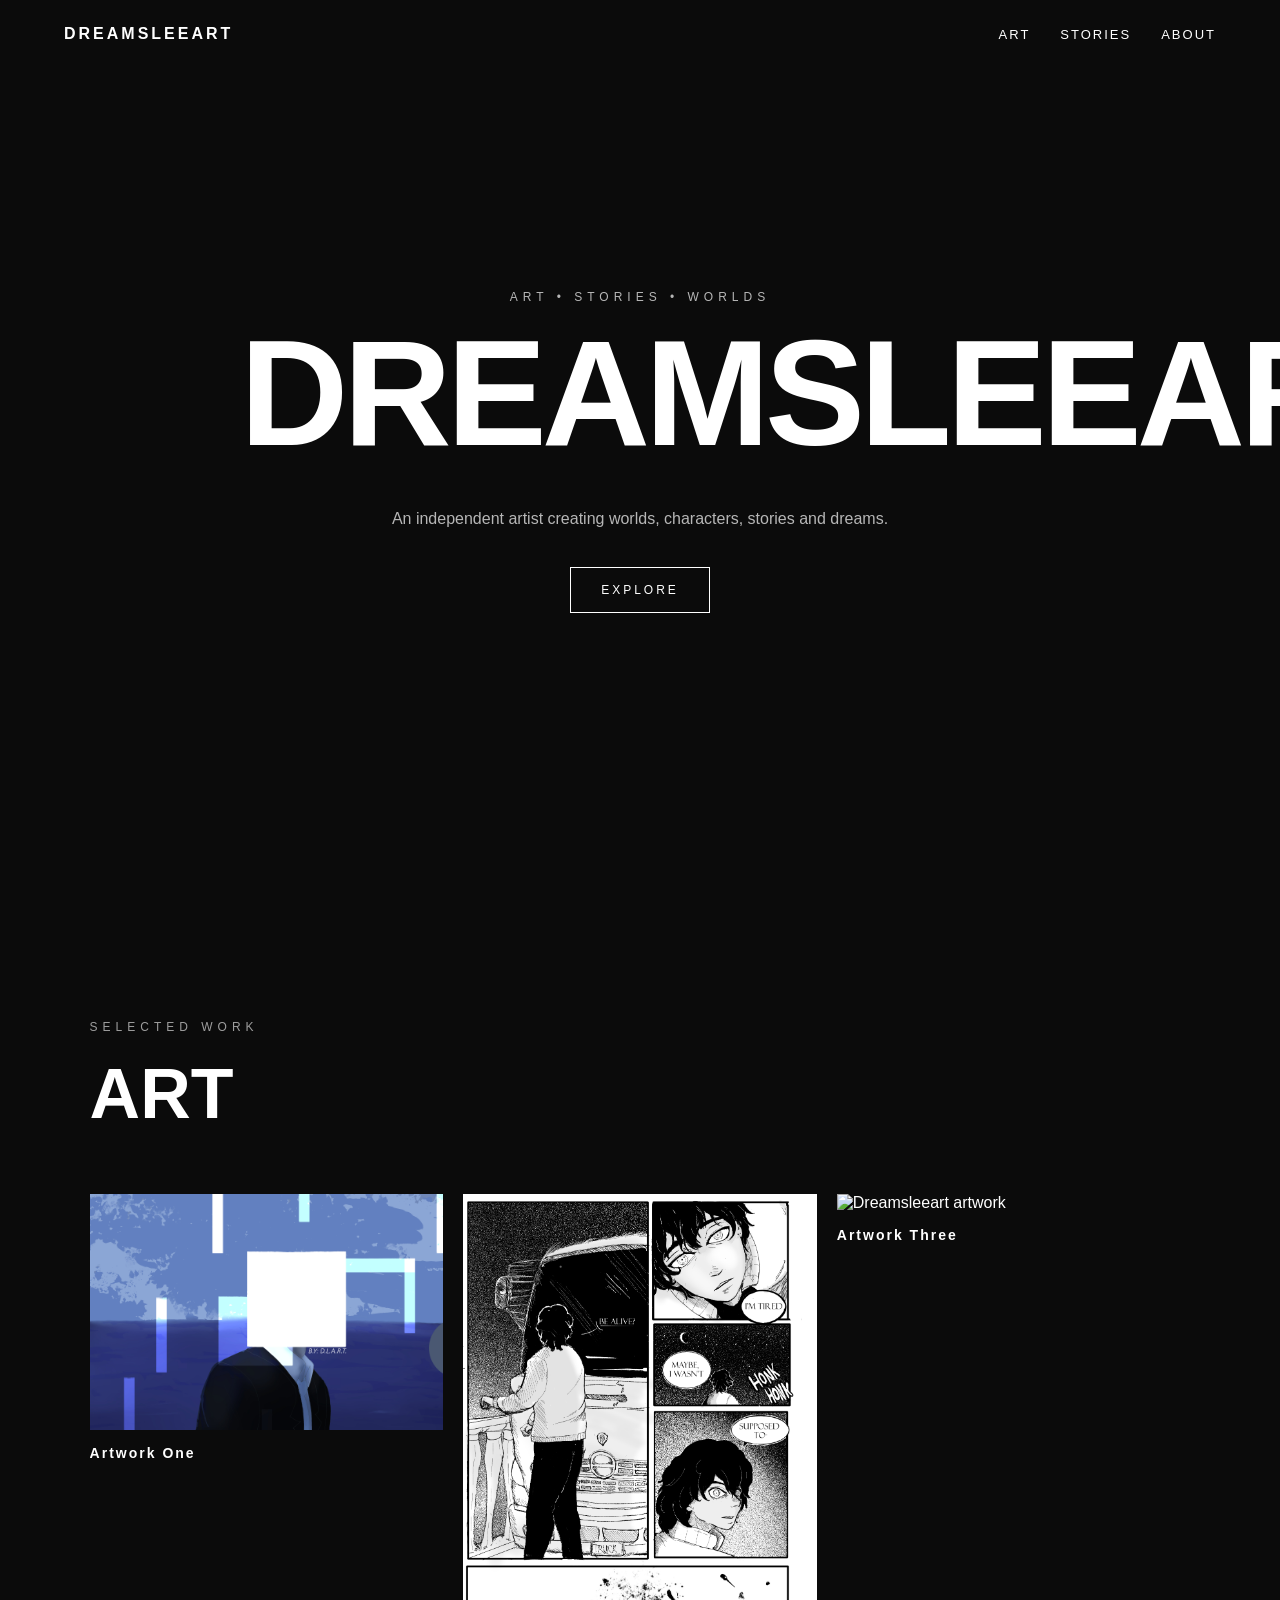
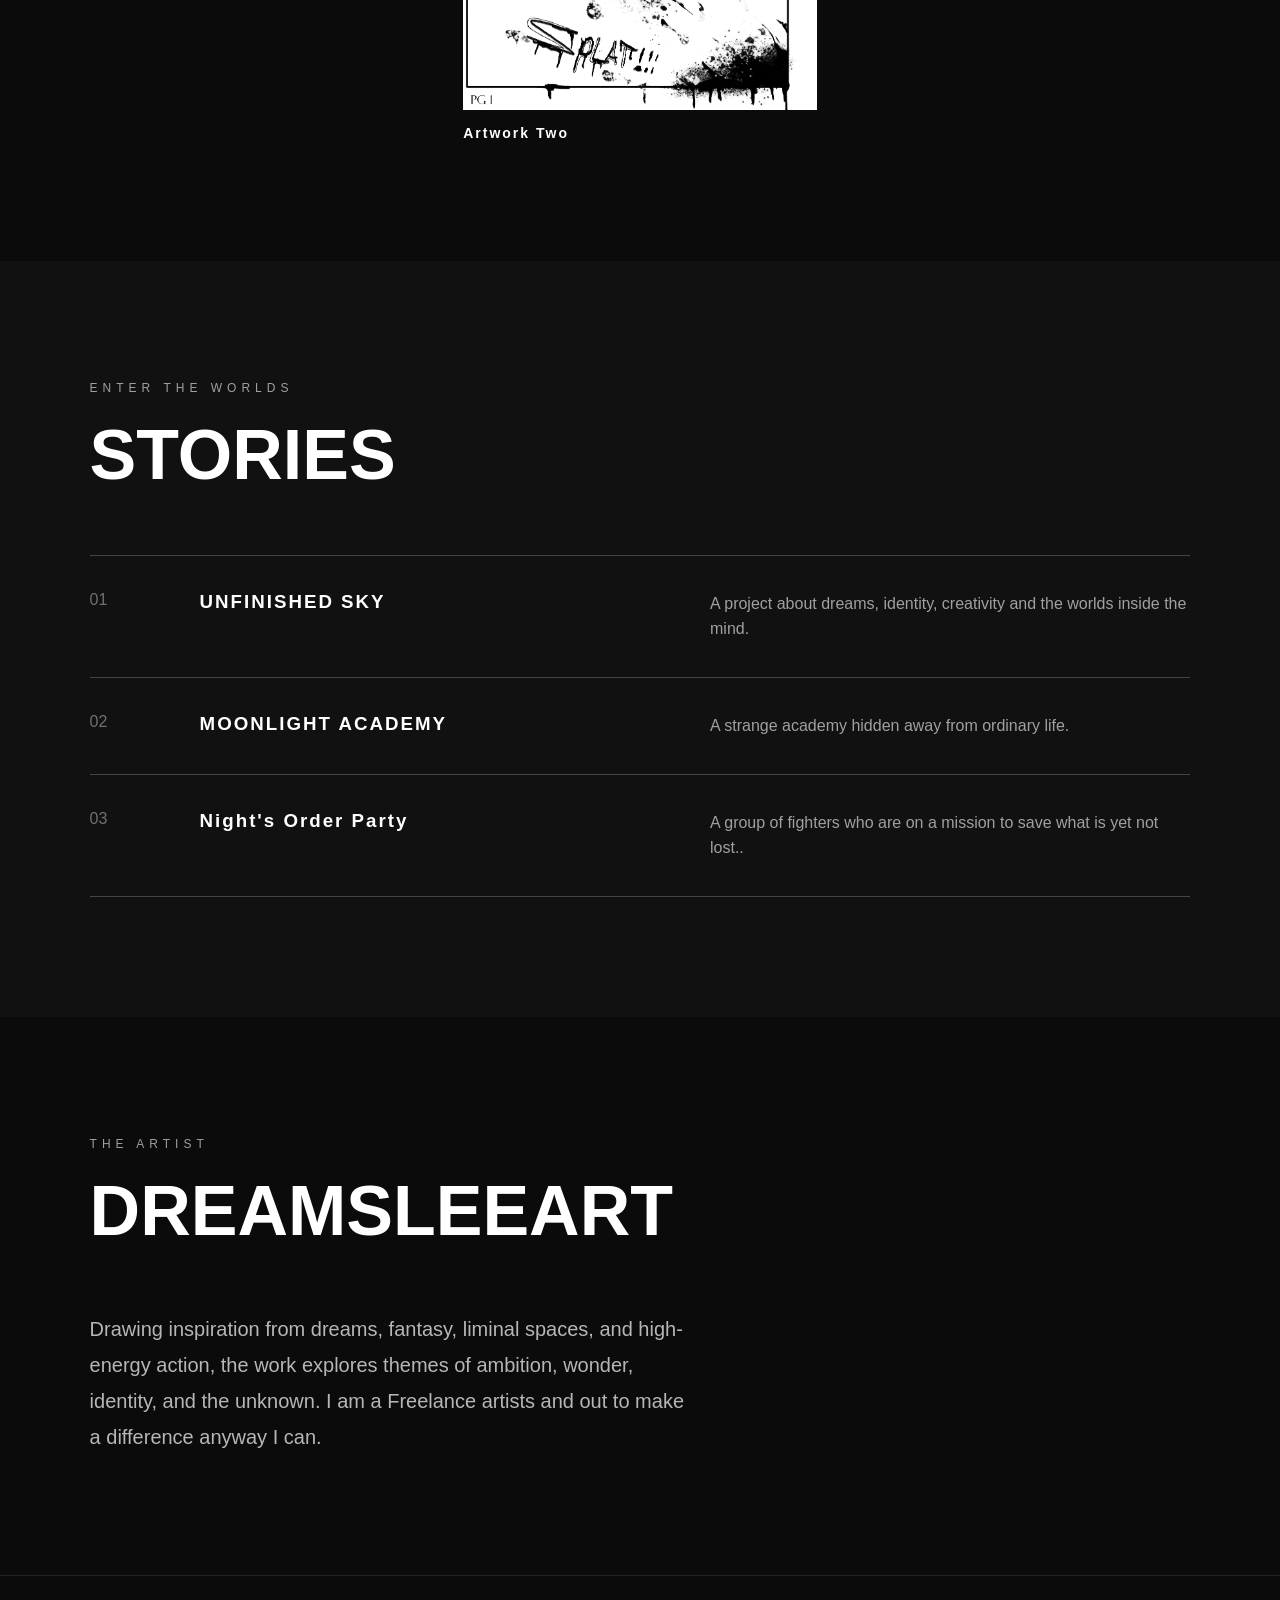
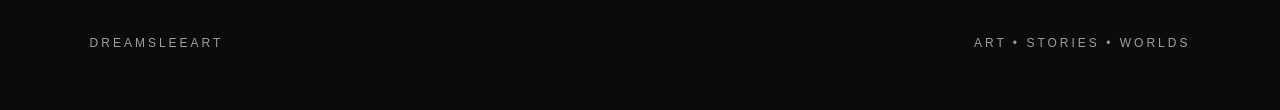
==== index.html @ 4e6e2c92 "Fix image source file names in index.html Updated image file names to correct casing." ====
<!DOCTYPE html>
<html lang="en">

<head>
    <meta charset="UTF-8">
    <meta name="viewport" content="width=device-width, initial-scale=1.0">

    <title>Dreamsleeart | Artist & Storyteller</title>

    <link rel="stylesheet" href="style.css">
</head>

<body>

    <!-- NAVIGATION -->
    <header>
        <div class="logo">DREAMSLEEART</div>

        <nav>
            <a href="#art">ART</a>
            <a href="#stories">STORIES</a>
            <a href="#about">ABOUT</a>
        </nav>
    </header>


    <!-- HERO -->
    <section class="hero">

        <div class="hero-content">

            <p class="small-text">ART • STORIES • WORLDS</p>

            <h1>DREAMSLEEART</h1>

            <p>
                An independent artist creating worlds,
                characters, stories and dreams.
            </p>

            <a href="#art" class="button">EXPLORE</a>

        </div>

    </section>


    <!-- ART -->
    <section id="art" class="section">

        <p class="small-text">SELECTED WORK</p>

        <h2>ART</h2>

        <div class="gallery">

            <div class="art-card">
                <img src="images/DLART pfp (2026).jpg" alt="Dreamsleeart artwork">
                <h3>Artwork One</h3>
            </div>

            <div class="art-card">
                <img src="images/KC Pg 1 (ENG ver).jpg" alt="Dreamsleeart artwork">
                <h3>Artwork Two</h3>
            </div>

            <div class="art-card">
                <img src="images/ICARUS. intro.jpg" alt="Dreamsleeart artwork">
                <h3>Artwork Three</h3>
            </div>

        </div>

    </section>


    <!-- STORIES -->
    <section id="stories" class="section stories">

        <p class="small-text">ENTER THE WORLDS</p>

        <h2>STORIES</h2>

        <div class="story-list">

            <div class="story">
                <span>01</span>
                <h3>UNFINISHED SKY</h3>
                <p>A project about dreams, identity, creativity and the worlds inside the mind.</p>
            </div>

            <div class="story">
                <span>02</span>
                <h3>MOONLIGHT ACADEMY</h3>
                <p>A strange academy hidden away from ordinary life.</p>
            </div>

            <div class="story">
                <span>03</span>
                <h3>Night's Order Party</h3>
                <p>A group of fighters who are on a mission to save what is yet not lost..</p>
            </div>

        </div>

    </section>


    <!-- ABOUT -->
    <section id="about" class="section about">

        <p class="small-text">THE ARTIST</p>

        <h2>DREAMSLEEART</h2>

        <p>
            Drawing inspiration from dreams, fantasy, 
            liminal spaces, and high-energy action, the work 
            explores themes of  ambition, wonder, identity, 
            and the unknown. I am a Freelance artists and out to
            make a difference anyway I can.
        </p>

    </section>


    <!-- FOOTER -->
    <footer>

        <p>DREAMSLEEART</p>

        <p>ART • STORIES • WORLDS</p>

    </footer>


</body>
</html>
---- style.css ----
* {
    margin: 0;
    padding: 0;
    box-sizing: border-box;
}

html {
    scroll-behavior: smooth;
}

body {
    background: #0b0b0b;
    color: white;
    font-family: Arial, sans-serif;
}


/* NAVIGATION */

header {
    position: fixed;
    top: 0;
    width: 100%;

    display: flex;
    justify-content: space-between;
    align-items: center;

    padding: 25px 5%;

    z-index: 100;
}

.logo {
    font-weight: bold;
    letter-spacing: 3px;
}

nav {
    display: flex;
    gap: 30px;
}

nav a {
    color: white;
    text-decoration: none;
    font-size: 13px;
    letter-spacing: 2px;
}


/* HERO */

.hero {
    min-height: 100vh;

    display: flex;
    align-items: center;
    justify-content: center;

    text-align: center;

    padding: 40px;
}

.hero-content {
    max-width: 800px;
}

.small-text {
    font-size: 12px;
    letter-spacing: 5px;
    margin-bottom: 20px;
    opacity: 0.6;
}

h1 {
    font-size: clamp(60px, 12vw, 150px);
    letter-spacing: -5px;
    margin-bottom: 25px;
}

.hero p {
    max-width: 500px;
    margin: auto;
    line-height: 1.7;
    opacity: 0.7;
}

.button {
    display: inline-block;

    margin-top: 35px;
    padding: 15px 30px;

    border: 1px solid white;

    color: white;
    text-decoration: none;

    letter-spacing: 3px;
    font-size: 12px;
}


/* SECTIONS */

.section {
    padding: 120px 7%;
}

.section h2 {
    font-size: 70px;
    margin-bottom: 60px;
}


/* ART GALLERY */

.gallery {
    display: grid;

    grid-template-columns: repeat(3, 1fr);

    gap: 20px;
}

.art-card {
    overflow: hidden;
}

.art-card img {
    width: 100%;
    display: block;

    transition: transform 0.5s;
}

.art-card:hover img {
    transform: scale(1.04);
}

.art-card h3 {
    margin-top: 15px;
    font-size: 14px;
    letter-spacing: 2px;
}


/* STORIES */

.stories {
    background: #111;
}

.story {
    border-top: 1px solid #444;

    padding: 35px 0;

    display: grid;
    grid-template-columns: 80px 1fr 1fr;
    gap: 30px;
}

.story:last-child {
    border-bottom: 1px solid #444;
}

.story span {
    opacity: 0.4;
}

.story h3 {
    letter-spacing: 2px;
}

.story p {
    opacity: 0.6;
    line-height: 1.6;
}


/* ABOUT */

.about {
    max-width: 900px;
}

.about > p:last-child {
    max-width: 600px;

    font-size: 20px;
    line-height: 1.8;

    opacity: 0.7;
}


/* FOOTER */

footer {
    padding: 60px 7%;

    border-top: 1px solid #333;

    display: flex;
    justify-content: space-between;

    font-size: 12px;
    letter-spacing: 3px;
    opacity: 0.6;
}


/* MOBILE */

@media (max-width: 700px) {

    header {
        padding: 20px;
    }

    nav {
        gap: 12px;
    }

    .gallery {
        grid-template-columns: 1fr;
    }

    .story {
        grid-template-columns: 1fr;
        gap: 10px;
    }

    .section h2 {
        font-size: 50px;
    }

    footer {
        flex-direction: column;
        gap: 20px;
    }

}
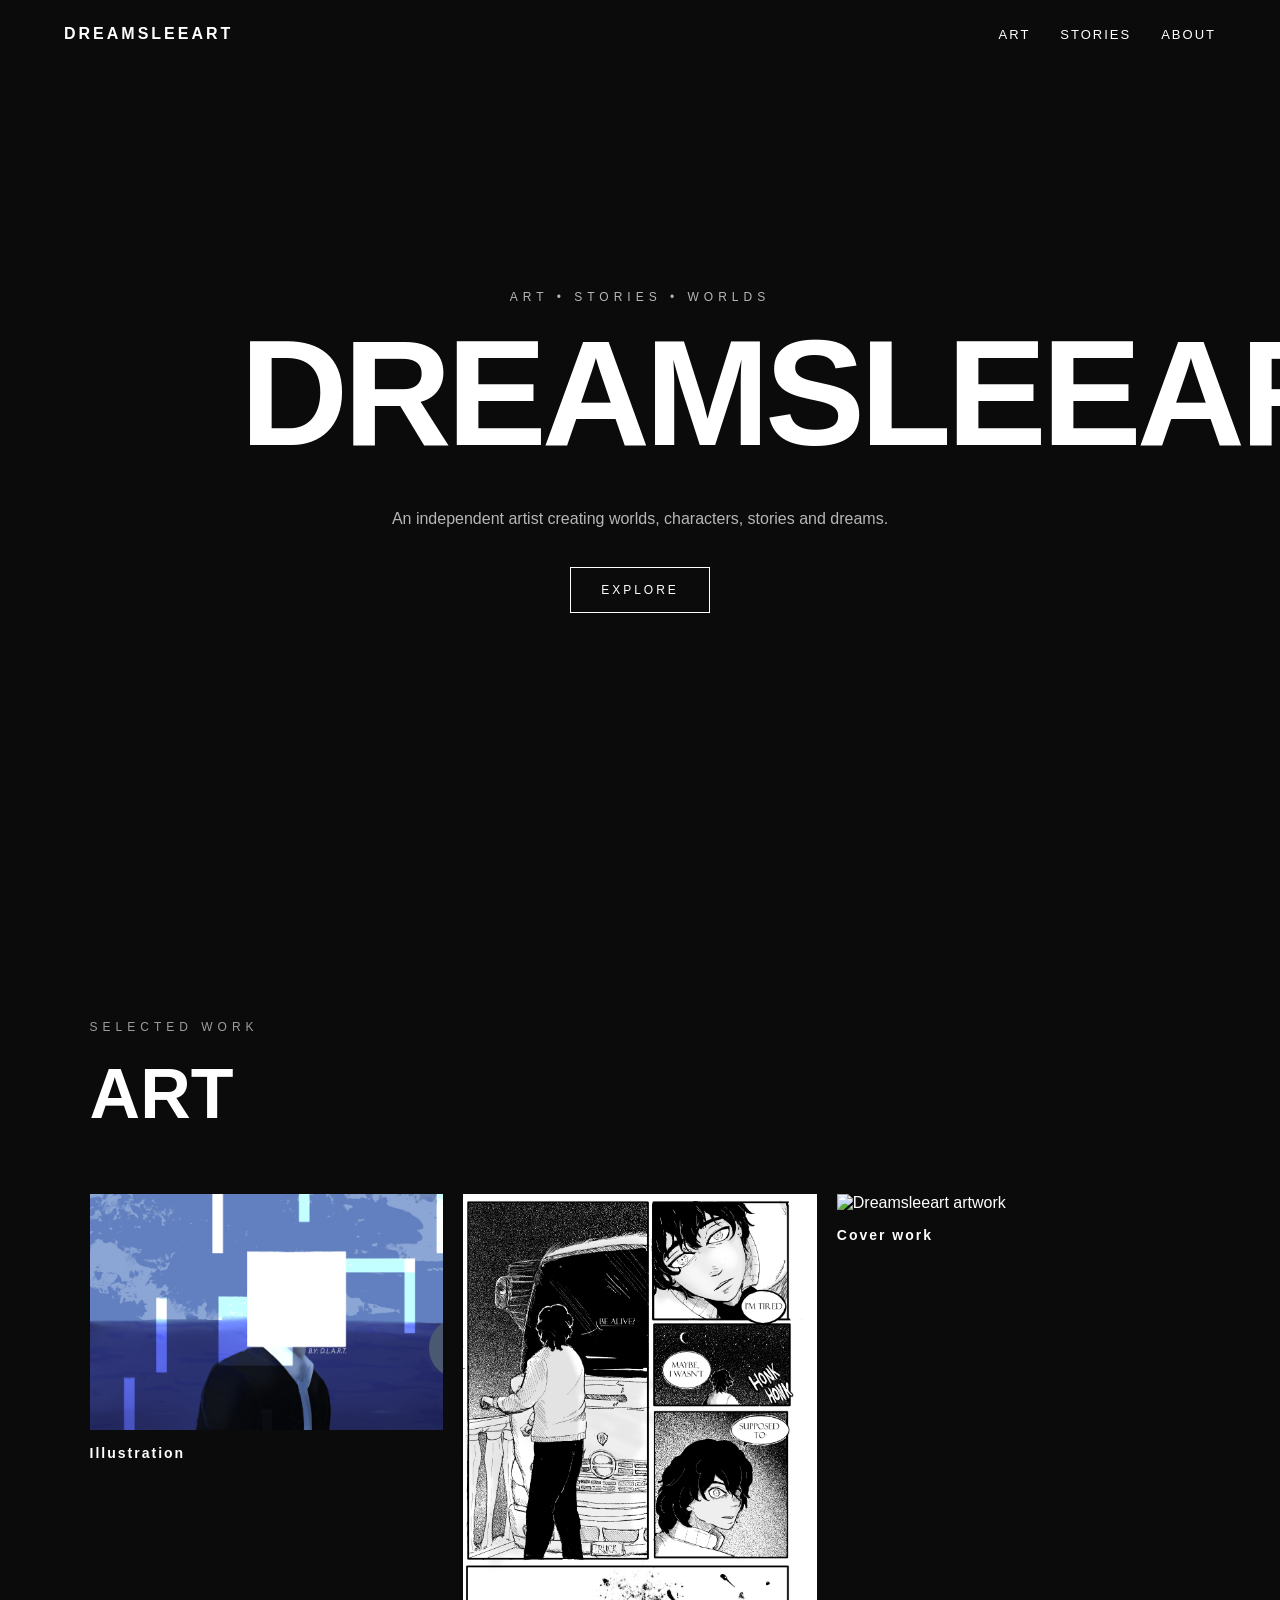
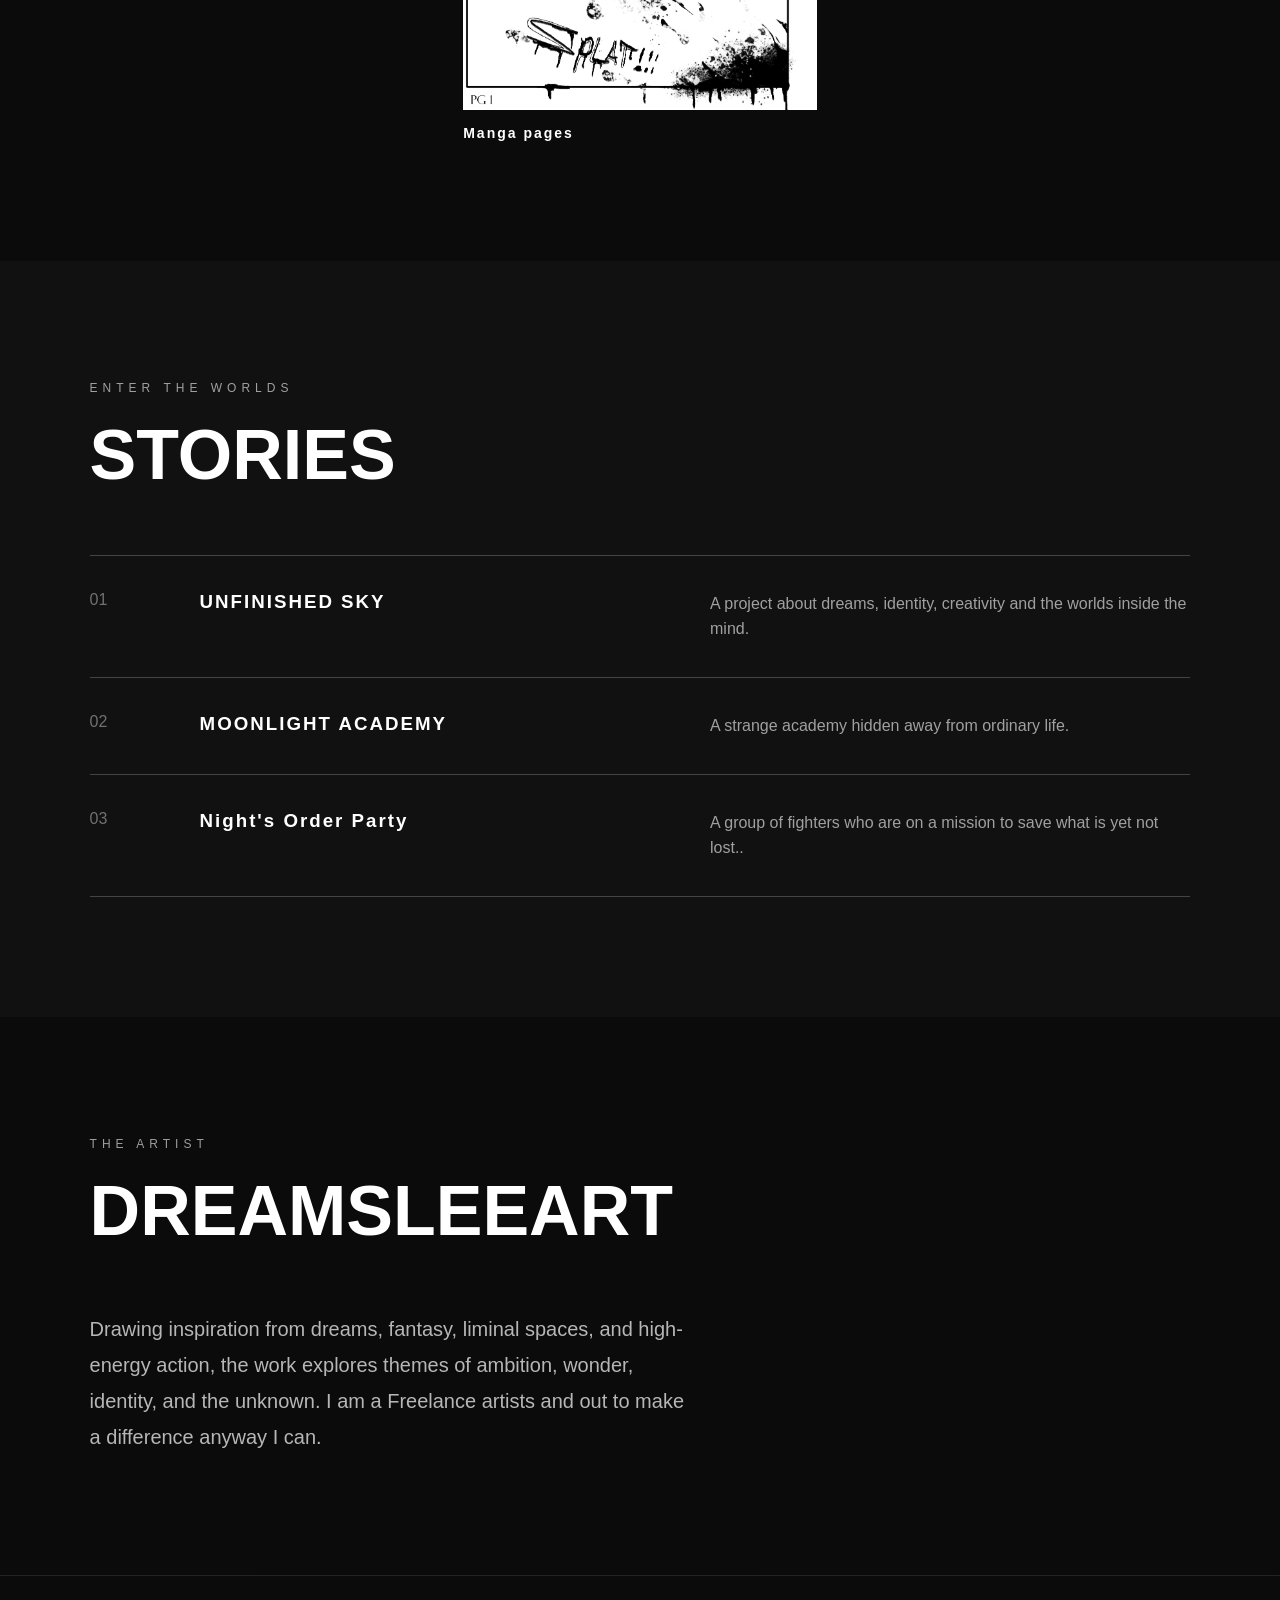
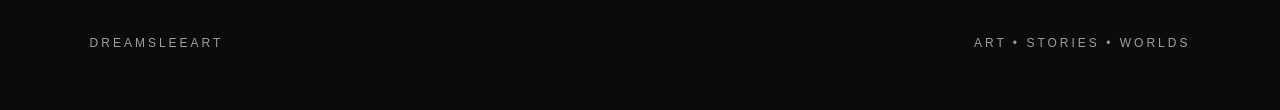
==== commit 1b253d23: "Update artwork titles in gallery section" ====
--- a/index.html
+++ b/index.html
@@ -56,17 +56,17 @@
 
             <div class="art-card">
                 <img src="images/DLART pfp (2026).jpg" alt="Dreamsleeart artwork">
-                <h3>Artwork One</h3>
+                <h3>Illustration</h3>
             </div>
 
             <div class="art-card">
                 <img src="images/KC Pg 1 (ENG ver).jpg" alt="Dreamsleeart artwork">
-                <h3>Artwork Two</h3>
+                <h3>Manga pages</h3>
             </div>
 
             <div class="art-card">
                 <img src="images/ICARUS. intro.jpg" alt="Dreamsleeart artwork">
-                <h3>Artwork Three</h3>
+                <h3>Cover work</h3>
             </div>
 
         </div>
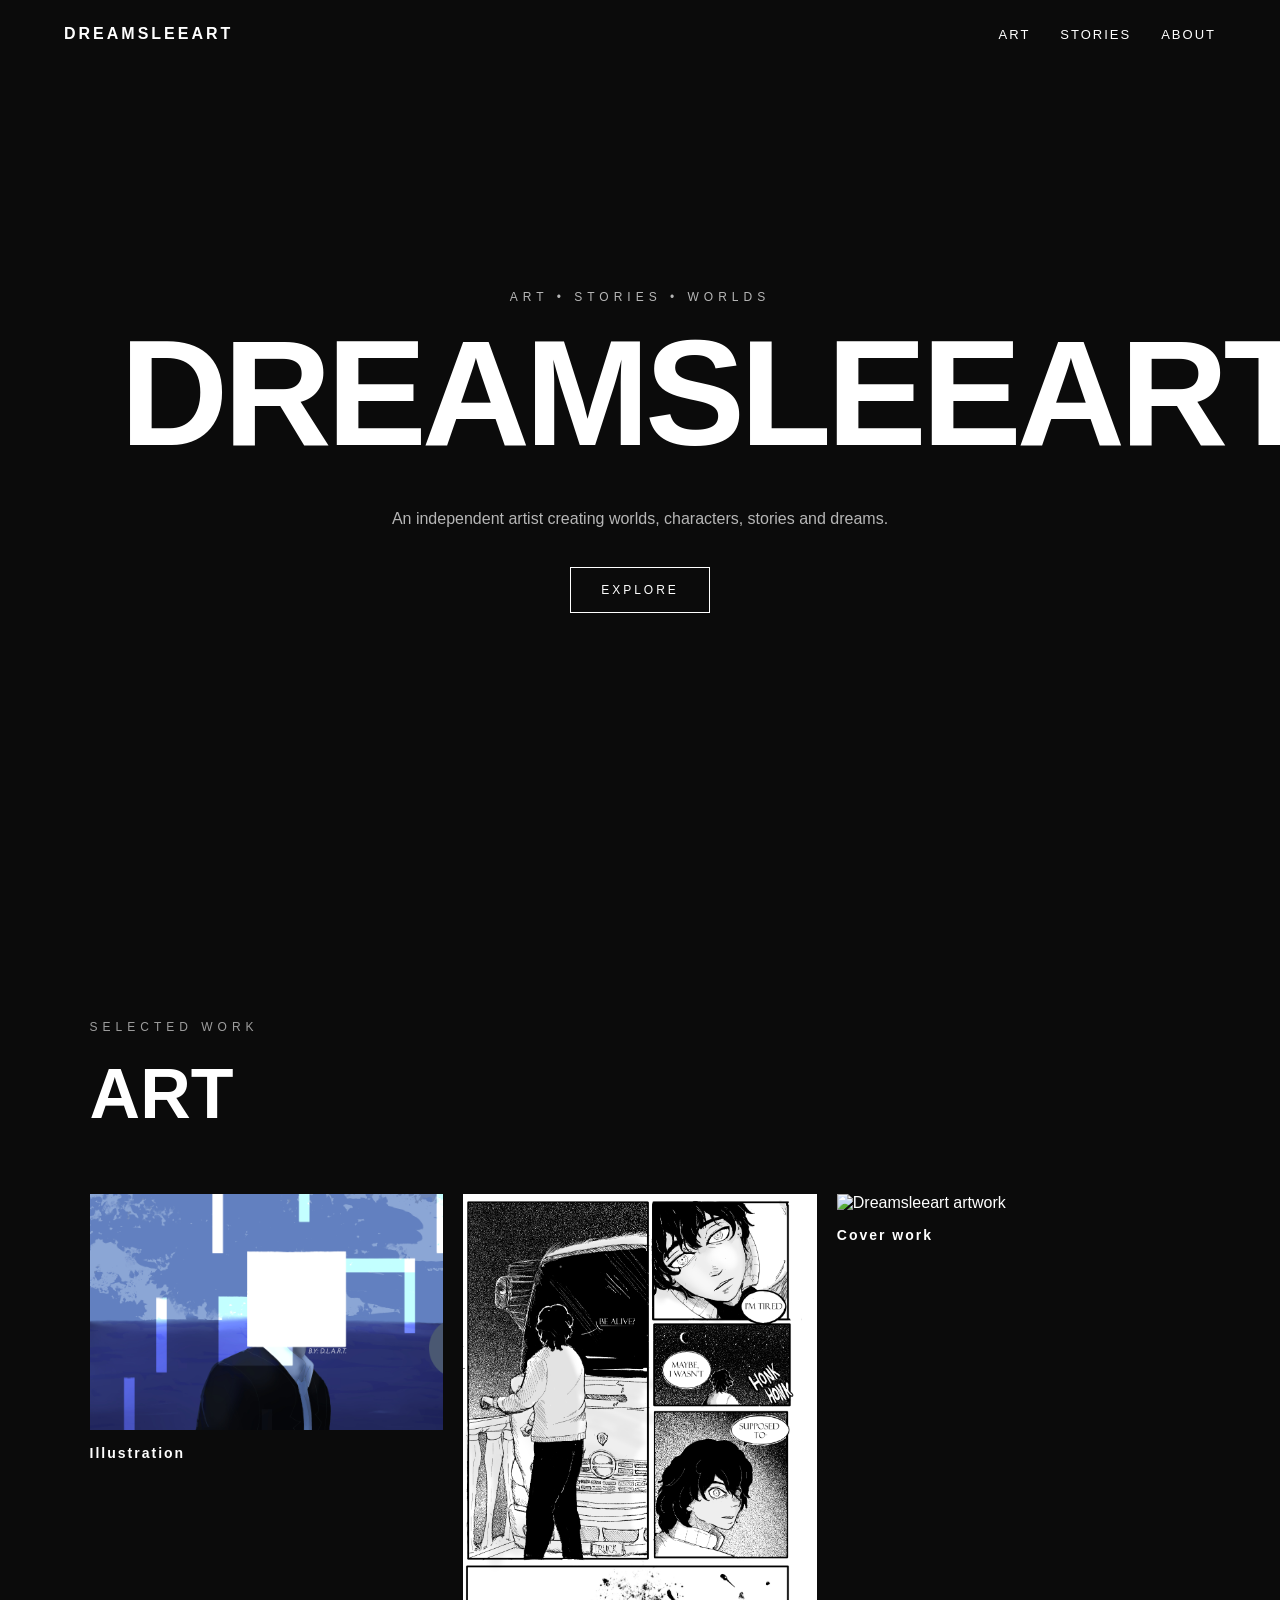
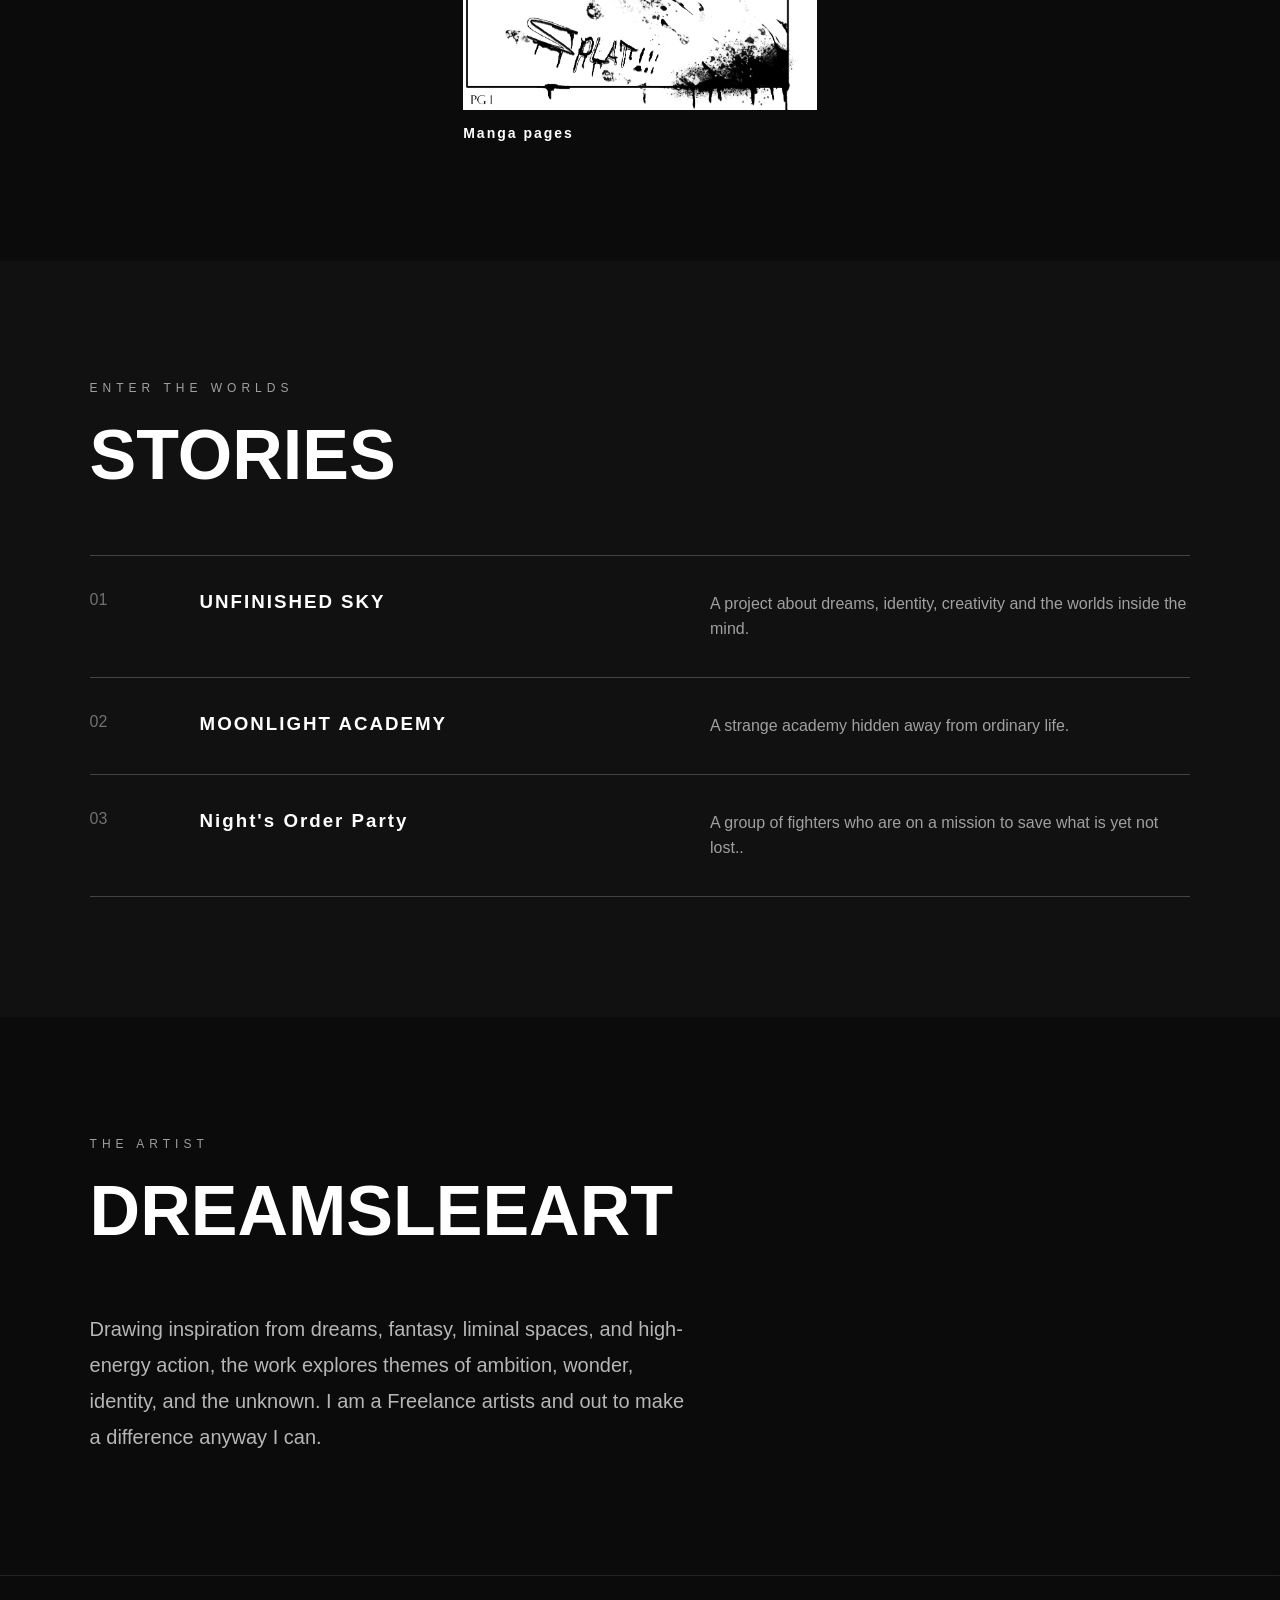
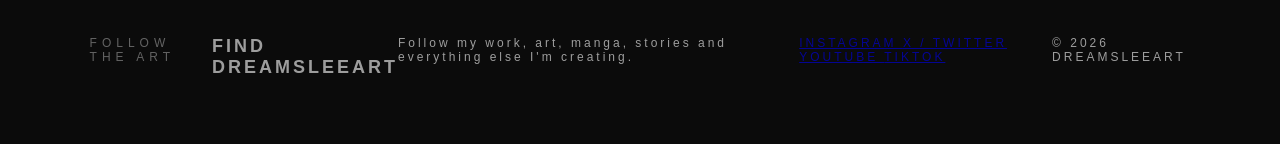
==== commit 072fdf12: "Enhance footer with social links and copyright Updated footer section to include social media links " ====
--- a/index.html
+++ b/index.html
@@ -125,14 +125,39 @@
 
 
     <!-- FOOTER -->
-    <footer>
+    <footer id="socials">
 
-        <p>DREAMSLEEART</p>
+    <p class="small-text">FOLLOW THE ART</p>
 
-        <p>ART • STORIES • WORLDS</p>
+    <h2>FIND DREAMSLEEART</h2>
 
-    </footer>
+    <p class="social-intro">
+        Follow my work, art, manga, stories and everything
+        else I'm creating.
+    </p>
 
+    <div class="social-links">
 
-</body>
-</html>
+        <a href="https://instagram.com/dreamsleeart/" target="_blank">
+            INSTAGRAM
+        </a>
+
+        <a href="https://x.com/Dreamsleeart" target="_blank">
+            X / TWITTER
+        </a>
+
+        <a href="https://youtube.com/@Dreamsleeart" target="_blank">
+            YOUTUBE
+        </a>
+
+        <a href="https://tiktok.com/@dreamsleeart" target="_blank">
+            TIKTOK
+        </a>
+
+    </div>
+
+    <p class="copyright">
+        © 2026 DREAMSLEEART
+    </p>
+
+</footer>
--- a/style.css
+++ b/style.css
@@ -78,6 +78,7 @@
     font-size: clamp(60px, 12vw, 150px);
     letter-spacing: -5px;
     margin-bottom: 25px;
+    transform: translateX(-120px);
 }
 
 .hero p {
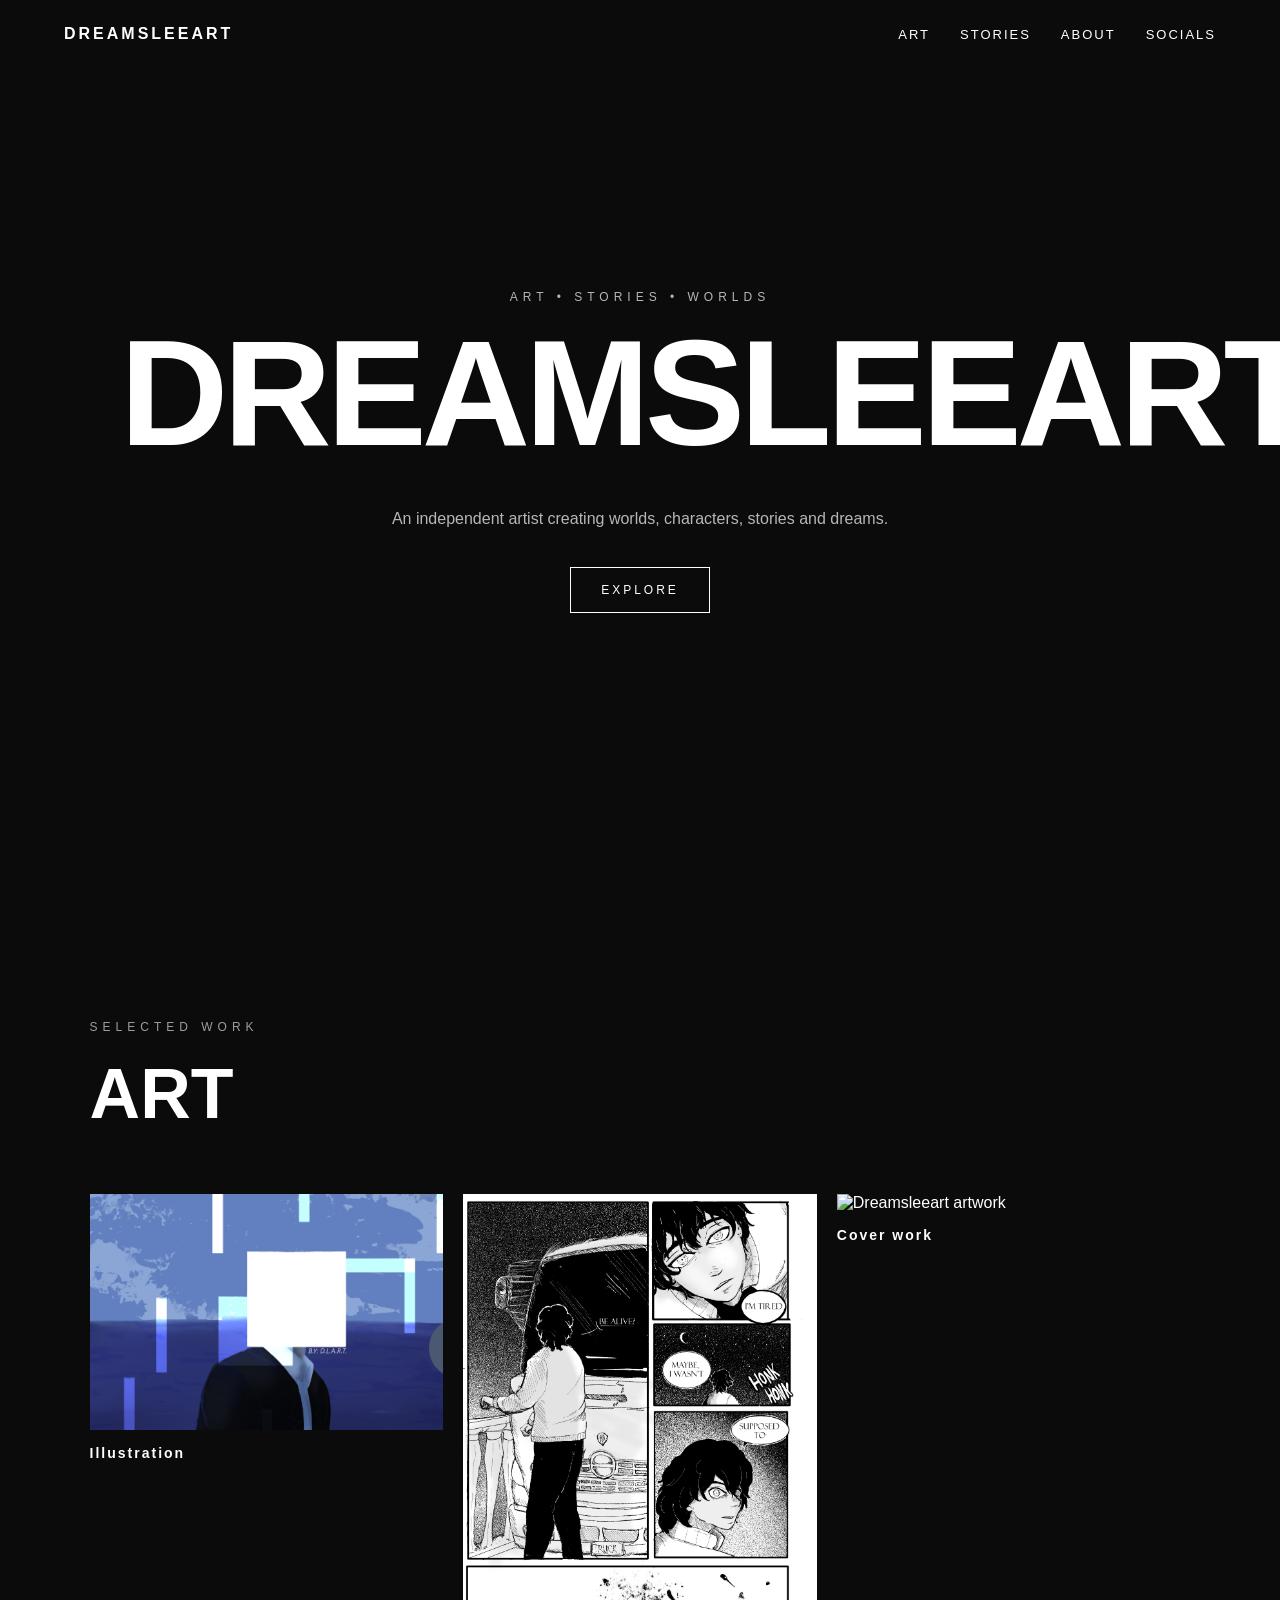
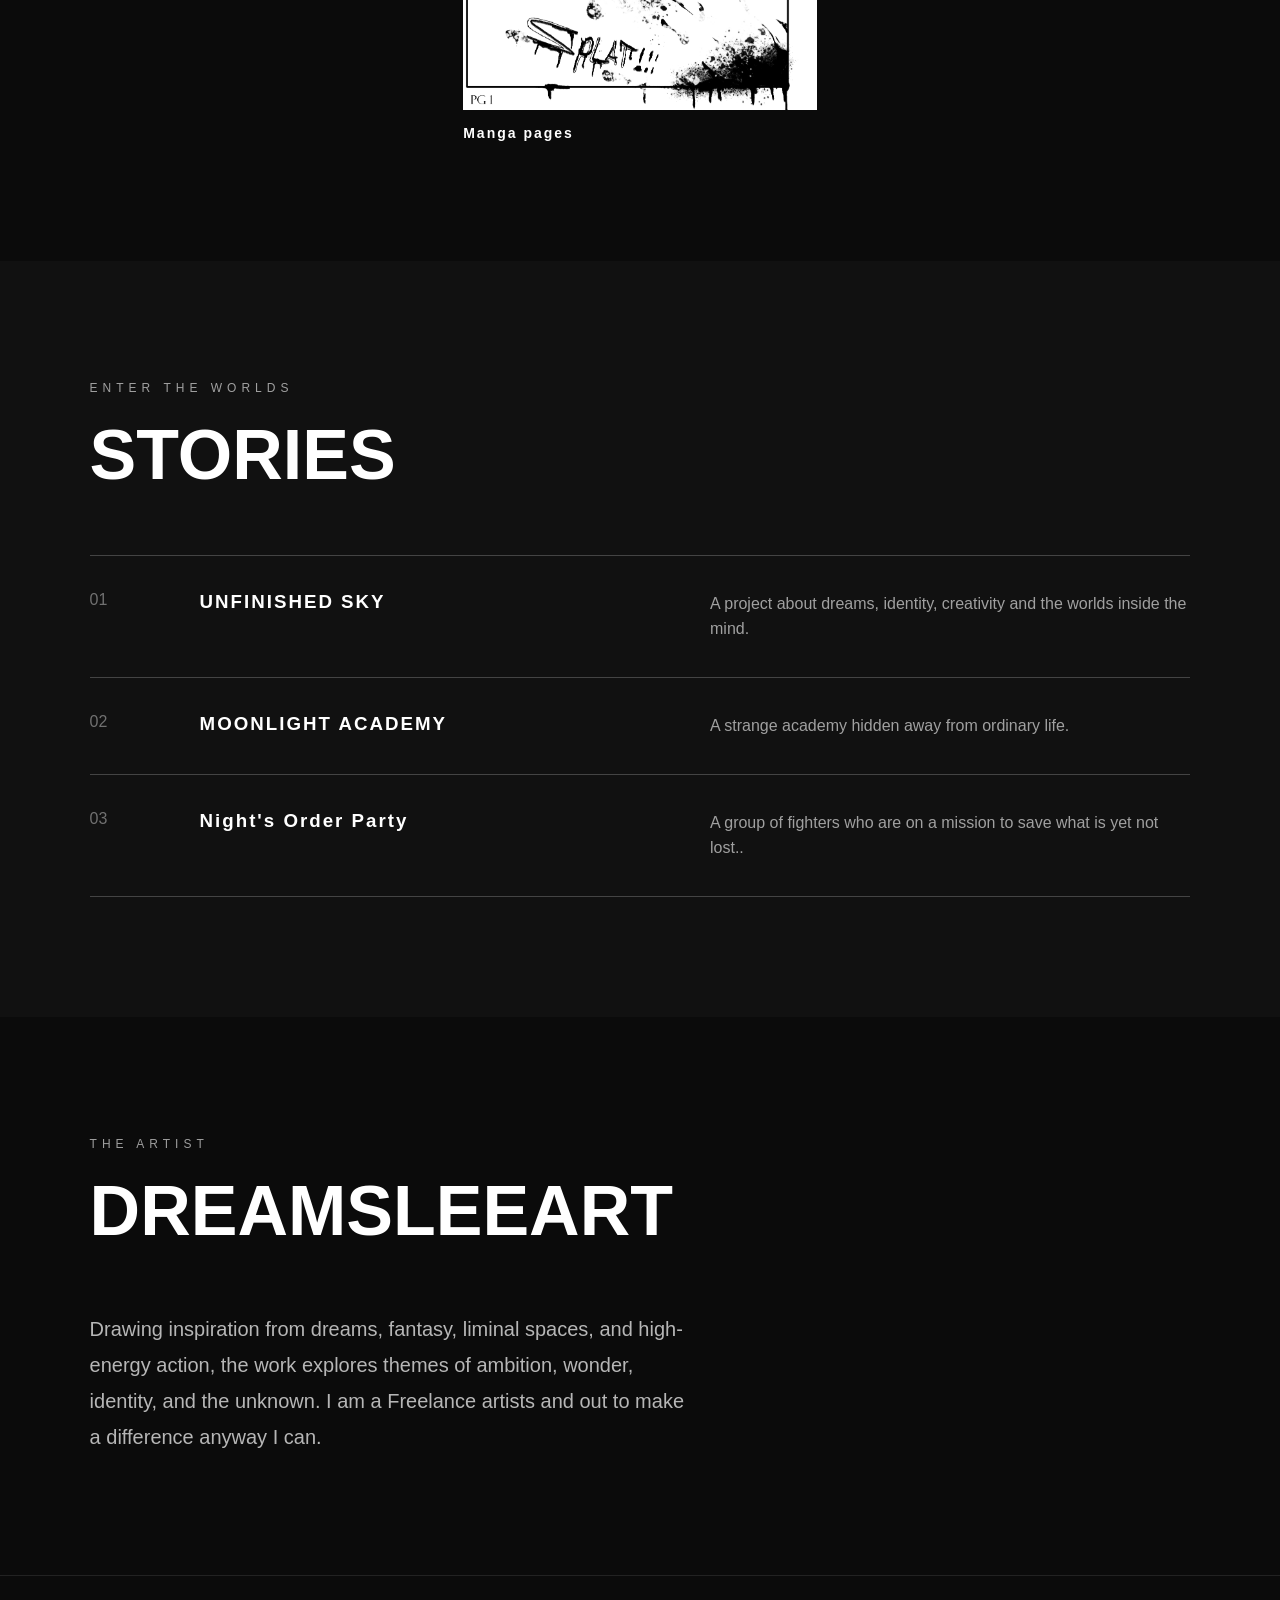
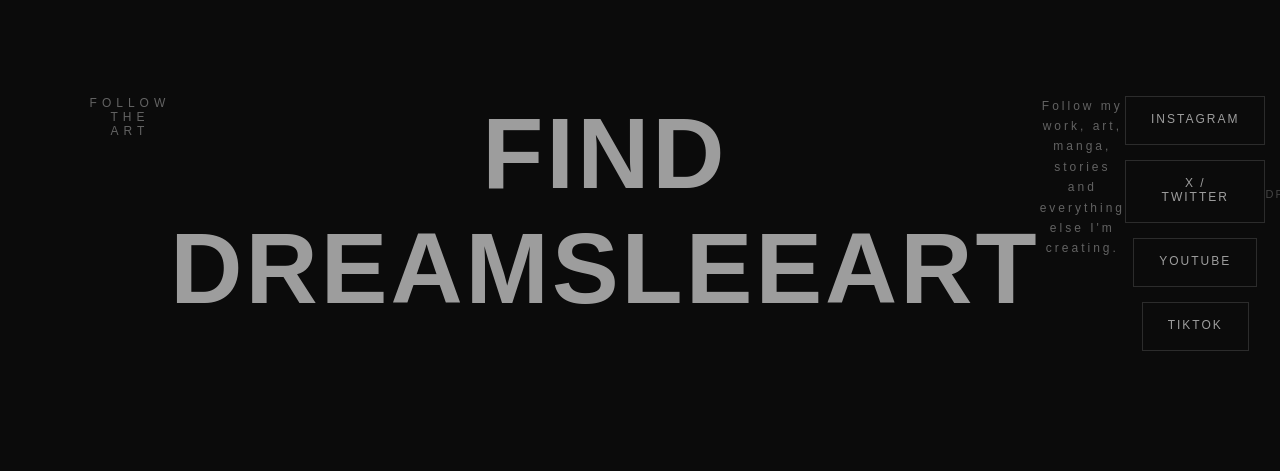
==== commit add0aaf8: "Add SOCIALS link to navigation" ====
--- a/index.html
+++ b/index.html
@@ -20,6 +20,7 @@
             <a href="#art">ART</a>
             <a href="#stories">STORIES</a>
             <a href="#about">ABOUT</a>
+            <a href="#socials">SOCIALS</a>
         </nav>
     </header>
 
@@ -138,7 +139,7 @@
 
     <div class="social-links">
 
-        <a href="https://instagram.com/dreamsleeart/" target="_blank">
+        <a href="https://instagram.com/dreamsleeart" target="_blank">
             INSTAGRAM
         </a>
 
--- a/style.css
+++ b/style.css
@@ -245,3 +245,55 @@
     }
 
 }
+/* SOCIALS */
+
+#socials {
+    padding: 120px 7%;
+    text-align: center;
+    border-top: 1px solid #333;
+}
+
+#socials h2 {
+    font-size: clamp(45px, 8vw, 100px);
+    margin-bottom: 25px;
+}
+
+.social-intro {
+    max-width: 550px;
+    margin: 0 auto 50px;
+    line-height: 1.7;
+    opacity: 0.6;
+}
+
+.social-links {
+    display: flex;
+    justify-content: center;
+    flex-wrap: wrap;
+    gap: 15px;
+}
+
+.social-links a {
+    color: white;
+    text-decoration: none;
+
+    border: 1px solid #444;
+
+    padding: 15px 25px;
+
+    letter-spacing: 2px;
+    font-size: 12px;
+
+    transition: 0.3s;
+}
+
+.social-links a:hover {
+    background: white;
+    color: black;
+}
+
+.copyright {
+    margin-top: 80px;
+    font-size: 11px;
+    letter-spacing: 2px;
+    opacity: 0.4;
+}
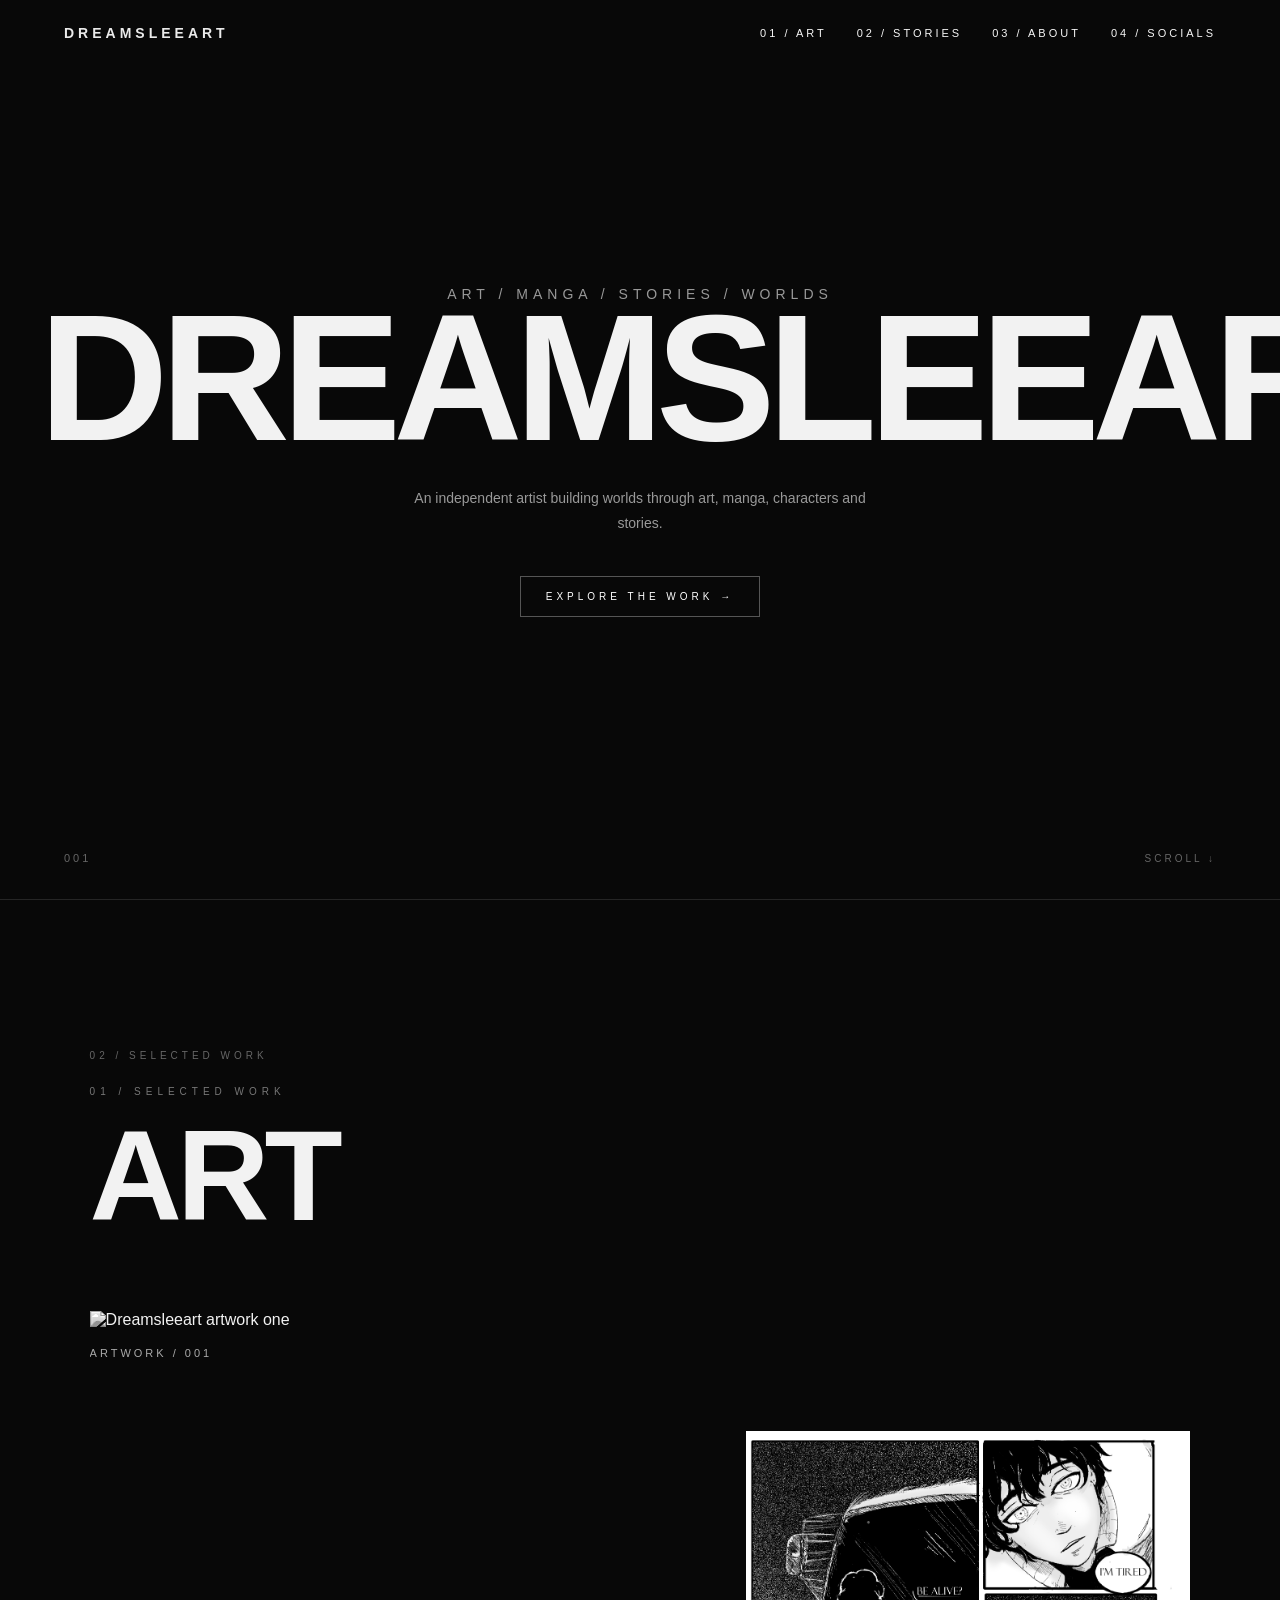
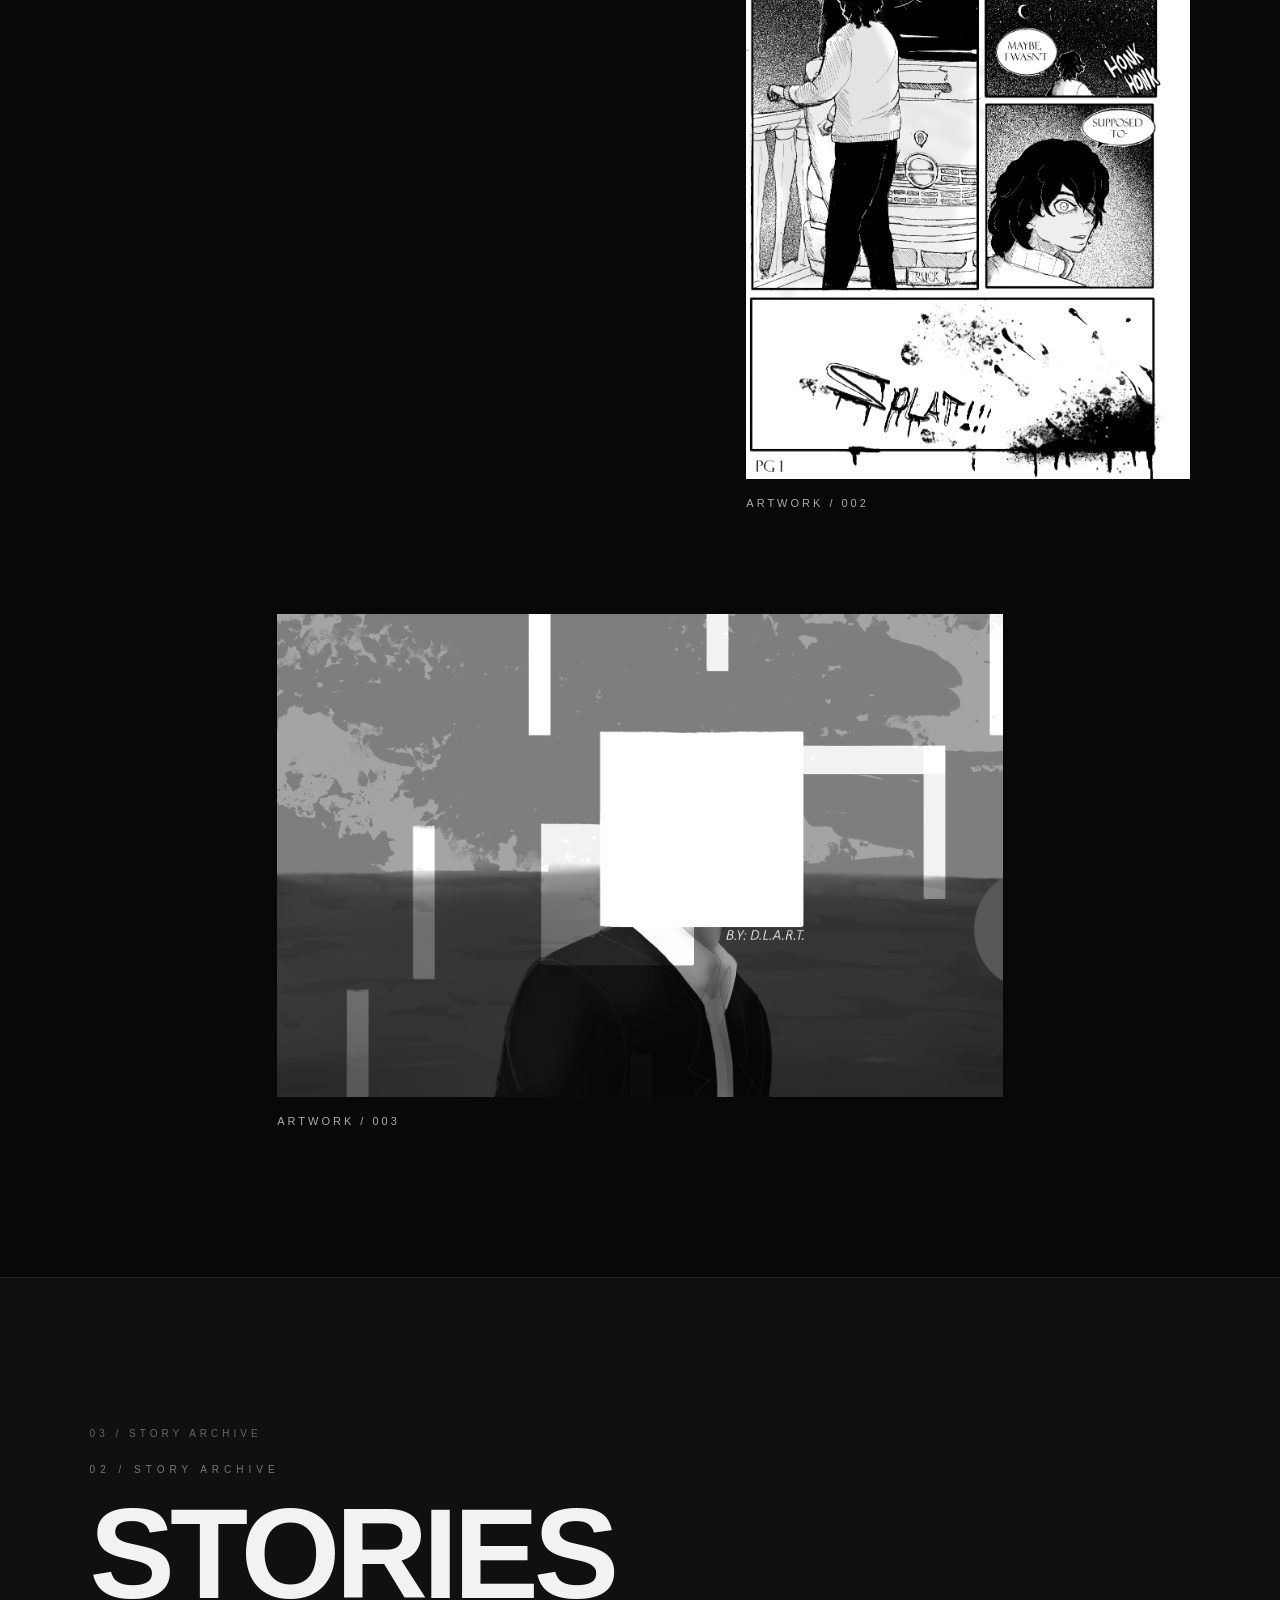
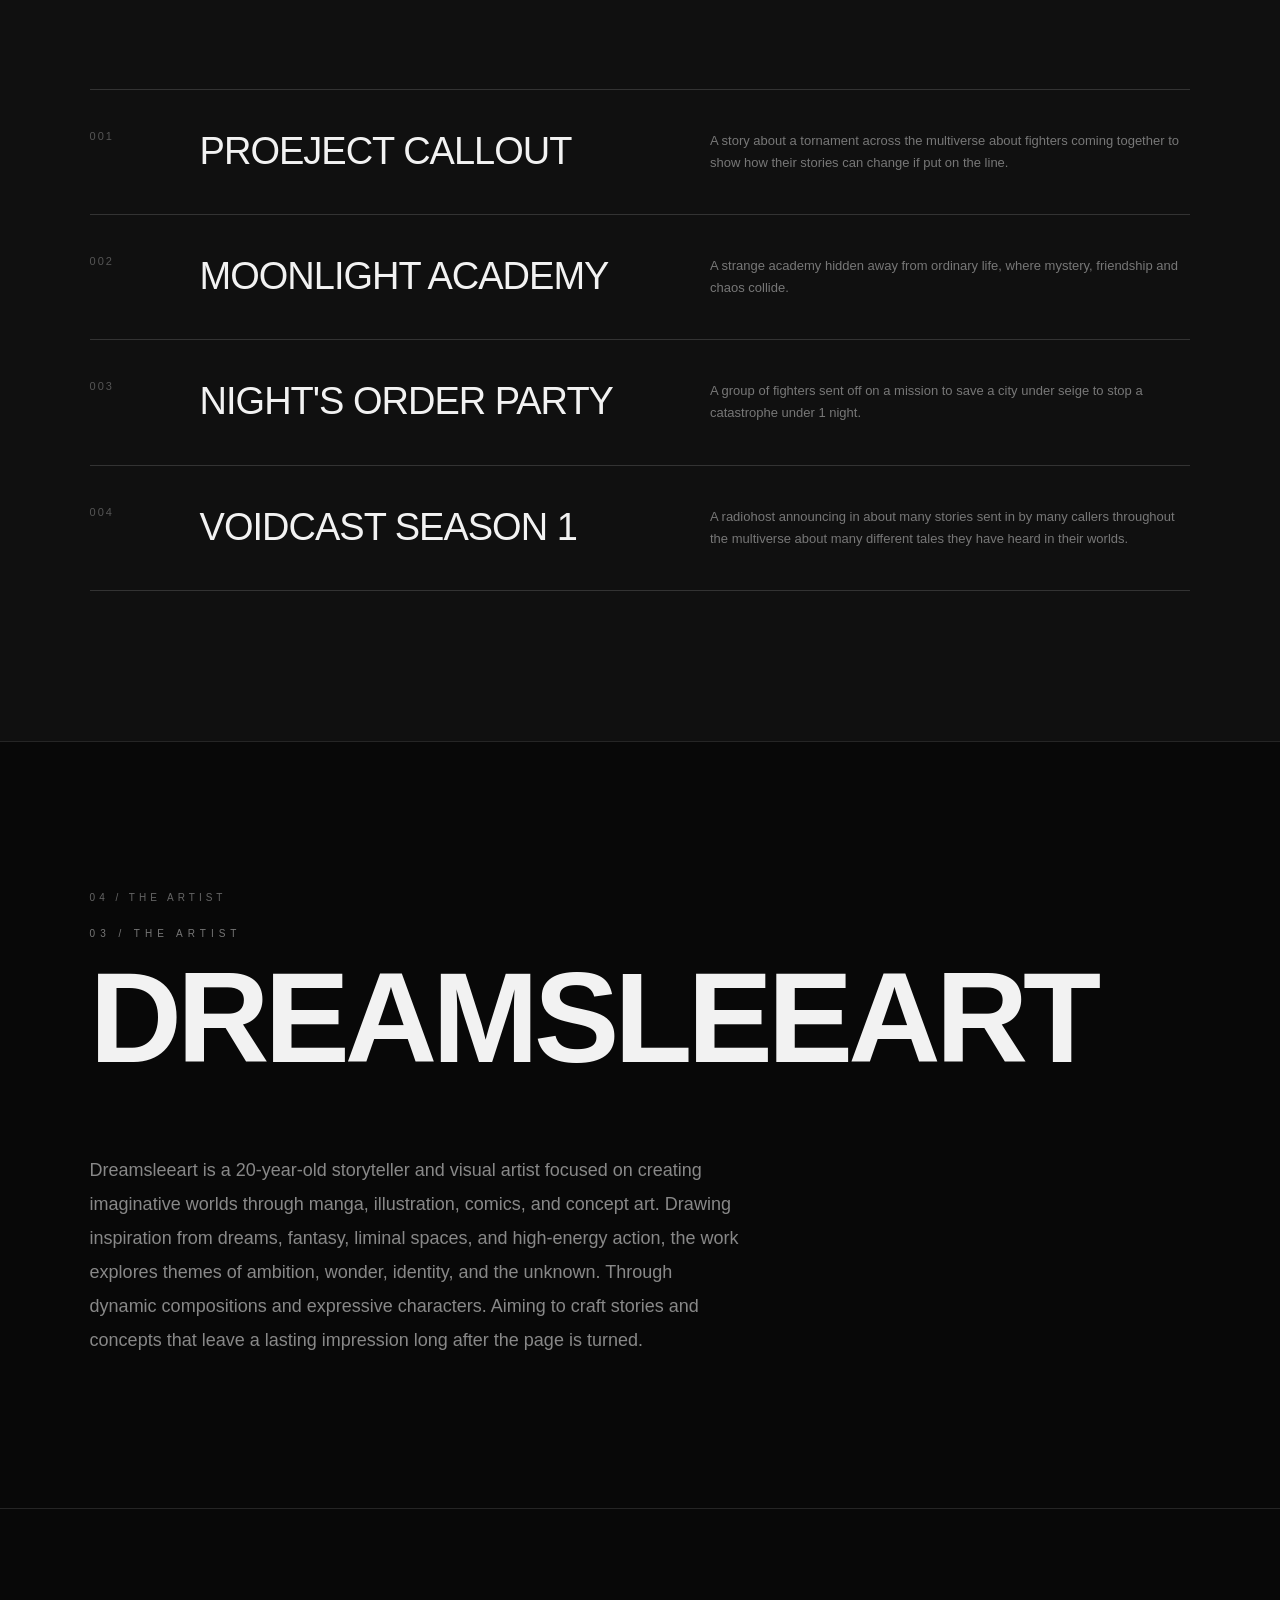
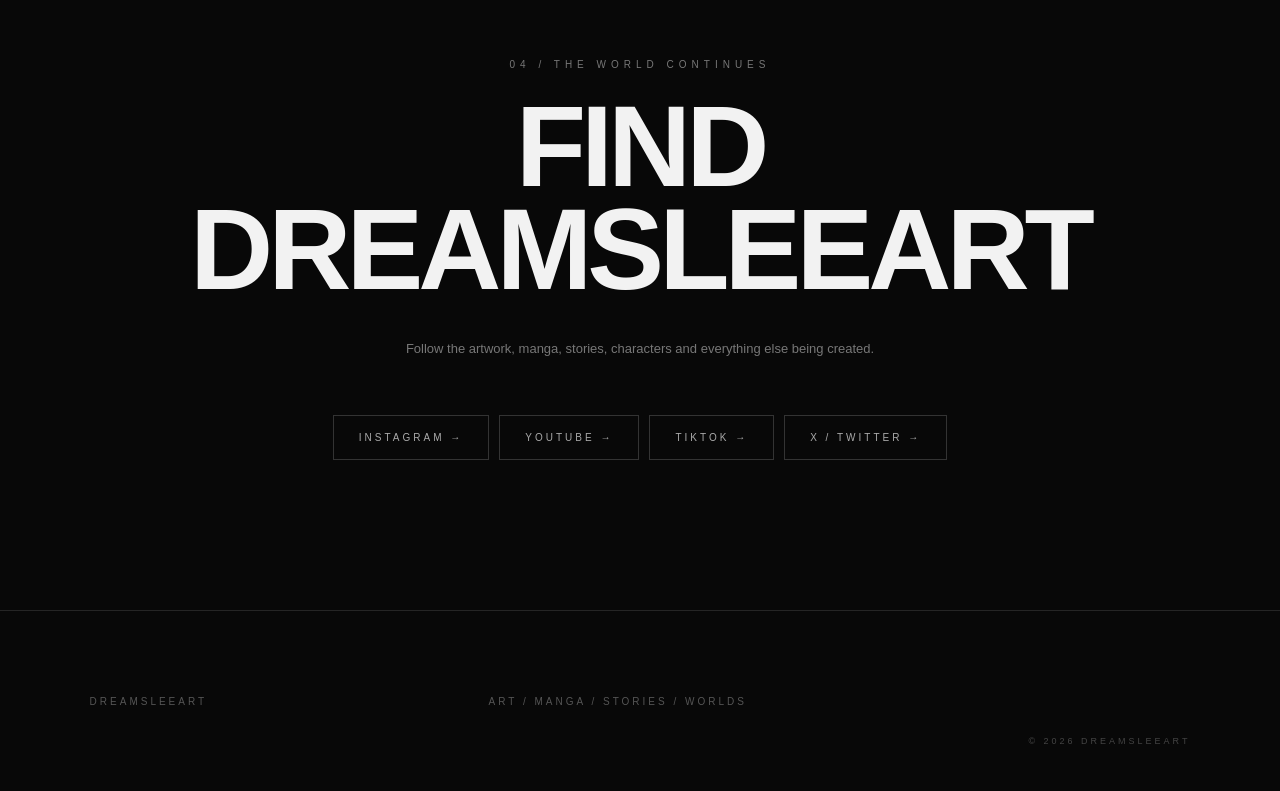
==== commit 9a2a7fd1: "Refactor index.html for improved layout and content Updated the structure and content of the index.h" ====
--- a/index.html
+++ b/index.html
@@ -2,163 +2,392 @@
 <html lang="en">
 
 <head>
+
     <meta charset="UTF-8">
+
     <meta name="viewport" content="width=device-width, initial-scale=1.0">
 
     <title>Dreamsleeart | Artist & Storyteller</title>
 
     <link rel="stylesheet" href="style.css">
+
 </head>
 
+
 <body>
 
-    <!-- NAVIGATION -->
+
+    <!-- =========================================
+         NAVIGATION
+         ========================================= -->
+
     <header>
-        <div class="logo">DREAMSLEEART</div>
+
+        <div class="logo">
+            DREAMSLEEART
+        </div>
 
         <nav>
-            <a href="#art">ART</a>
-            <a href="#stories">STORIES</a>
-            <a href="#about">ABOUT</a>
-            <a href="#socials">SOCIALS</a>
+
+            <a href="#art">01 / ART</a>
+
+            <a href="#stories">02 / STORIES</a>
+
+            <a href="#about">03 / ABOUT</a>
+
+            <a href="#socials">04 / SOCIALS</a>
+
         </nav>
+
     </header>
 
 
-    <!-- HERO -->
-    <section class="hero">
-
-        <div class="hero-content">
-
-            <p class="small-text">ART • STORIES • WORLDS</p>
-
-            <h1>DREAMSLEEART</h1>
+
+    <!-- =========================================
+         HERO
+         ========================================= -->
+
+    <main>
+
+        <section class="hero">
+
+            <div class="hero-content">
+
+                <p class="small-text">
+                    ART / MANGA / STORIES / WORLDS
+                </p>
+
+                <h1>
+                    DREAMSLEEART
+                </h1>
+
+                <p>
+                    An independent artist building worlds
+                    through art, manga, characters and stories.
+                </p>
+
+                <a href="#art" class="button">
+                    EXPLORE THE WORK →
+                </a>
+
+            </div>
+
+        </section>
+
+
+
+        <!-- =========================================
+             ART
+             ========================================= -->
+
+        <section id="art" class="section">
+
+            <p class="small-text">
+                01 / SELECTED WORK
+            </p>
+
+            <h2>
+                ART
+            </h2>
+
+
+            <div class="gallery">
+
+
+                <!-- ARTWORK 01 -->
+
+                <div class="art-card">
+
+                    <img
+                        src="images/ICARUS. intro.jpg"
+                        alt="Dreamsleeart artwork one"
+                    >
+
+                    <h3>
+                        ARTWORK / 001
+                    </h3>
+
+                </div>
+
+
+
+                <!-- ARTWORK 02 -->
+
+                <div class="art-card">
+
+                    <img
+                        src="images/KC Pg 1 (ENG ver).jpg"
+                        alt="Dreamsleeart artwork two"
+                    >
+
+                    <h3>
+                        ARTWORK / 002
+                    </h3>
+
+                </div>
+
+
+
+                <!-- ARTWORK 03 -->
+
+                <div class="art-card">
+
+                    <img
+                        src="images/DLART pfp (2026).jpg"
+                        alt="Dreamsleeart artwork three"
+                    >
+
+                    <h3>
+                        ARTWORK / 003
+                    </h3>
+
+                </div>
+
+
+            </div>
+
+        </section>
+
+
+
+        <!-- =========================================
+             STORIES
+             ========================================= -->
+
+        <section id="stories" class="section stories">
+
+            <p class="small-text">
+                02 / STORY ARCHIVE
+            </p>
+
+            <h2>
+                STORIES
+            </h2>
+
+
+            <div class="story-list">
+
+
+                <!-- STORY 01 -->
+
+                <div class="story">
+
+                    <span>
+                        001
+                    </span>
+
+                    <h3>
+                        PROEJECT CALLOUT
+                    </h3>
+
+                    <p>
+                        A story about a tornament across the multiverse 
+                        about fighters coming together to show how their stories
+                        can change if put on the line.
+                    </p>
+
+                </div>
+
+
+
+                <!-- STORY 02 -->
+
+                <div class="story">
+
+                    <span>
+                        002
+                    </span>
+
+                    <h3>
+                        MOONLIGHT ACADEMY 
+                    </h3>
+
+                    <p>
+                        A strange academy hidden away
+                        from ordinary life, where mystery,
+                        friendship and chaos collide.
+                    </p>
+
+                </div>
+
+
+
+                <!-- STORY 03 -->
+
+                <div class="story">
+
+                    <span>
+                        003
+                    </span>
+
+                    <h3>
+                        NIGHT'S ORDER PARTY 
+                    </h3>
+
+                    <p>
+                        A group of fighters sent off on a mission to save a city under seige
+                        to stop a catastrophe under 1 night.
+                    </p>
+
+                </div>
+
+
+
+                <!-- STORY 04 -->
+
+                <div class="story">
+
+                    <span>
+                        004
+                    </span>
+
+                    <h3>
+                        VOIDCAST SEASON 1
+                    </h3>
+
+                    <p>
+                        A radiohost announcing in about many stories 
+                        sent in by many callers throughout the multiverse 
+                        about many different tales they have heard in their worlds.
+                    </p>
+
+                </div>
+
+
+            </div>
+
+        </section>
+
+
+
+        <!-- =========================================
+             ABOUT
+             ========================================= -->
+
+        <section id="about" class="section about">
+
+            <p class="small-text">
+                03 / THE ARTIST
+            </p>
+
+            <h2>
+                DREAMSLEEART
+            </h2>
 
             <p>
-                An independent artist creating worlds,
-                characters, stories and dreams.
-            </p>
-
-            <a href="#art" class="button">EXPLORE</a>
-
-        </div>
-
-    </section>
-
-
-    <!-- ART -->
-    <section id="art" class="section">
-
-        <p class="small-text">SELECTED WORK</p>
-
-        <h2>ART</h2>
-
-        <div class="gallery">
-
-            <div class="art-card">
-                <img src="images/DLART pfp (2026).jpg" alt="Dreamsleeart artwork">
-                <h3>Illustration</h3>
+                Dreamsleeart is a 20-year-old storyteller and visual artist focused on
+                creating imaginative worlds through manga, illustration, comics, and concept
+                art. Drawing inspiration from dreams, fantasy, liminal spaces, and high-energy 
+                action, the work explores themes of ambition, wonder, identity, and the unknown. 
+                Through dynamic compositions and expressive characters. Aiming to craft stories 
+                and concepts that leave a lasting impression long after the page is turned.
+
+            </p>
+
+        </section>
+
+
+
+        <!-- =========================================
+             SOCIALS
+             ========================================= -->
+
+        <section id="socials">
+
+            <p class="small-text">
+                04 / THE WORLD CONTINUES
+            </p>
+
+            <h2>
+                FIND DREAMSLEEART
+            </h2>
+
+            <p class="social-intro">
+                Follow the artwork, manga, stories,
+                characters and everything else being created.
+            </p>
+
+
+            <div class="social-links">
+
+
+                <!-- INSTAGRAM -->
+
+                <a
+                    href="https://instagram.com/dreamsleeart"
+                    target="_blank"
+                    rel="noopener noreferrer"
+                >
+                    INSTAGRAM →
+                </a>
+
+
+
+                <!-- YOUTUBE -->
+
+                <a
+                    href="https://youtube.com/@Dreamsleeart"
+                    target="_blank"
+                    rel="noopener noreferrer"
+                >
+                    YOUTUBE →
+                </a>
+
+
+
+                <!-- TIKTOK -->
+
+                <a
+                    href="https://tiktok.com/@dreamsleeart"
+                    target="_blank"
+                    rel="noopener noreferrer"
+                >
+                    TIKTOK →
+                </a>
+
+
+
+                <!-- X / TWITTER -->
+
+                <a
+                    href="https://x.com/Dreamsleeart"
+                    target="_blank"
+                    rel="noopener noreferrer"
+                >
+                    X / TWITTER →
+                </a>
+
+
             </div>
 
-            <div class="art-card">
-                <img src="images/KC Pg 1 (ENG ver).jpg" alt="Dreamsleeart artwork">
-                <h3>Manga pages</h3>
-            </div>
-
-            <div class="art-card">
-                <img src="images/ICARUS. intro.jpg" alt="Dreamsleeart artwork">
-                <h3>Cover work</h3>
-            </div>
-
-        </div>
-
-    </section>
-
-
-    <!-- STORIES -->
-    <section id="stories" class="section stories">
-
-        <p class="small-text">ENTER THE WORLDS</p>
-
-        <h2>STORIES</h2>
-
-        <div class="story-list">
-
-            <div class="story">
-                <span>01</span>
-                <h3>UNFINISHED SKY</h3>
-                <p>A project about dreams, identity, creativity and the worlds inside the mind.</p>
-            </div>
-
-            <div class="story">
-                <span>02</span>
-                <h3>MOONLIGHT ACADEMY</h3>
-                <p>A strange academy hidden away from ordinary life.</p>
-            </div>
-
-            <div class="story">
-                <span>03</span>
-                <h3>Night's Order Party</h3>
-                <p>A group of fighters who are on a mission to save what is yet not lost..</p>
-            </div>
-
-        </div>
-
-    </section>
-
-
-    <!-- ABOUT -->
-    <section id="about" class="section about">
-
-        <p class="small-text">THE ARTIST</p>
-
-        <h2>DREAMSLEEART</h2>
+        </section>
+
+
+    </main>
+
+
+
+    <!-- =========================================
+         FOOTER
+         ========================================= -->
+
+    <footer>
 
         <p>
-            Drawing inspiration from dreams, fantasy, 
-            liminal spaces, and high-energy action, the work 
-            explores themes of  ambition, wonder, identity, 
-            and the unknown. I am a Freelance artists and out to
-            make a difference anyway I can.
+            DREAMSLEEART
         </p>
 
-    </section>
-
-
-    <!-- FOOTER -->
-    <footer id="socials">
-
-    <p class="small-text">FOLLOW THE ART</p>
-
-    <h2>FIND DREAMSLEEART</h2>
-
-    <p class="social-intro">
-        Follow my work, art, manga, stories and everything
-        else I'm creating.
-    </p>
-
-    <div class="social-links">
-
-        <a href="https://instagram.com/dreamsleeart" target="_blank">
-            INSTAGRAM
-        </a>
-
-        <a href="https://x.com/Dreamsleeart" target="_blank">
-            X / TWITTER
-        </a>
-
-        <a href="https://youtube.com/@Dreamsleeart" target="_blank">
-            YOUTUBE
-        </a>
-
-        <a href="https://tiktok.com/@dreamsleeart" target="_blank">
-            TIKTOK
-        </a>
-
-    </div>
-
-    <p class="copyright">
-        © 2026 DREAMSLEEART
-    </p>
-
-</footer>
+        <p>
+            ART / MANGA / STORIES / WORLDS
+        </p>
+
+        <p class="copyright">
+            © 2026 DREAMSLEEART
+        </p>
+
+    </footer>
+
+
+</body>
+
+</html>
--- a/style.css
+++ b/style.css
@@ -1,3 +1,13 @@
+/* =========================================================
+   DREAMSLEEART
+   MONOCHROME ARTIST WEBSITE
+   ========================================================= */
+
+
+/* =========================
+   GLOBAL
+   ========================= */
+
 * {
     margin: 0;
     padding: 0;
@@ -9,17 +19,31 @@
 }
 
 body {
-    background: #0b0b0b;
-    color: white;
-    font-family: Arial, sans-serif;
-}
-
-
-/* NAVIGATION */
+    background: #080808;
+    color: #f2f2f2;
+    font-family: Arial, Helvetica, sans-serif;
+    overflow-x: hidden;
+}
+
+a {
+    color: inherit;
+}
+
+::selection {
+    background: #ffffff;
+    color: #000000;
+}
+
+
+/* =========================
+   NAVIGATION
+   ========================= */
 
 header {
     position: fixed;
     top: 0;
+    left: 0;
+
     width: 100%;
 
     display: flex;
@@ -28,12 +52,18 @@
 
     padding: 25px 5%;
 
-    z-index: 100;
+    z-index: 1000;
+
+    mix-blend-mode: difference;
 }
 
 .logo {
-    font-weight: bold;
-    letter-spacing: 3px;
+    font-size: 14px;
+    font-weight: 700;
+
+    letter-spacing: 4px;
+
+    white-space: nowrap;
 }
 
 nav {
@@ -42,258 +72,689 @@
 }
 
 nav a {
+    position: relative;
+
     color: white;
+
     text-decoration: none;
-    font-size: 13px;
-    letter-spacing: 2px;
-}
-
-
-/* HERO */
+
+    font-size: 11px;
+
+    letter-spacing: 3px;
+
+    transition: opacity 0.3s ease;
+}
+
+nav a::after {
+    content: "";
+
+    position: absolute;
+
+    left: 0;
+    bottom: -6px;
+
+    width: 0;
+    height: 1px;
+
+    background: white;
+
+    transition: width 0.3s ease;
+}
+
+nav a:hover::after {
+    width: 100%;
+}
+
+
+/* =========================
+   HERO
+   ========================= */
 
 .hero {
     min-height: 100vh;
 
+    position: relative;
+
     display: flex;
+
     align-items: center;
     justify-content: center;
 
     text-align: center;
 
-    padding: 40px;
+    padding: 120px 5%;
+
+    border-bottom: 1px solid #252525;
+}
+
+.hero::before {
+    content: "001";
+
+    position: absolute;
+
+    left: 5%;
+    bottom: 35px;
+
+    font-size: 11px;
+
+    letter-spacing: 3px;
+
+    color: #666;
+}
+
+.hero::after {
+    content: "SCROLL ↓";
+
+    position: absolute;
+
+    right: 5%;
+    bottom: 35px;
+
+    font-size: 10px;
+
+    letter-spacing: 3px;
+
+    color: #666;
 }
 
 .hero-content {
-    max-width: 800px;
+    width: 100%;
+    max-width: 1200px;
+
+    animation: heroAppear 1.2s ease forwards;
+}
+
+@keyframes heroAppear {
+
+    from {
+        opacity: 0;
+        transform: translateY(30px);
+    }
+
+    to {
+        opacity: 1;
+        transform: translateY(0);
+    }
+
 }
 
 .small-text {
-    font-size: 12px;
+    font-size: 10px;
+
     letter-spacing: 5px;
-    margin-bottom: 20px;
-    opacity: 0.6;
+
+    color: #777;
+
+    margin-bottom: 25px;
 }
 
 h1 {
-    font-size: clamp(60px, 12vw, 150px);
-    letter-spacing: -5px;
-    margin-bottom: 25px;
-    transform: translateX(-120px);
+    font-size: clamp(65px, 14vw, 190px);
+
+    line-height: 0.8;
+
+    letter-spacing: -8px;
+
+    font-weight: 800;
+
+    margin-bottom: 35px;
+
+    transform: translateX(-25px);
 }
 
 .hero p {
     max-width: 500px;
+
     margin: auto;
-    line-height: 1.7;
-    opacity: 0.7;
+
+    color: #999;
+
+    line-height: 1.8;
+
+    font-size: 14px;
 }
 
 .button {
     display: inline-block;
 
-    margin-top: 35px;
-    padding: 15px 30px;
-
-    border: 1px solid white;
+    margin-top: 40px;
+
+    padding: 14px 25px;
+
+    border: 1px solid #555;
 
     color: white;
+
     text-decoration: none;
 
-    letter-spacing: 3px;
-    font-size: 12px;
-}
-
-
-/* SECTIONS */
+    font-size: 10px;
+
+    letter-spacing: 4px;
+
+    transition:
+        background 0.3s ease,
+        color 0.3s ease,
+        border-color 0.3s ease;
+}
+
+.button:hover {
+    background: white;
+
+    color: black;
+
+    border-color: white;
+}
+
+
+/* =========================
+   GENERAL SECTIONS
+   ========================= */
 
 .section {
-    padding: 120px 7%;
+    position: relative;
+
+    padding: 150px 7%;
+
+    border-bottom: 1px solid #252525;
 }
 
 .section h2 {
-    font-size: 70px;
-    margin-bottom: 60px;
-}
-
-
-/* ART GALLERY */
+    font-size: clamp(60px, 10vw, 150px);
+
+    line-height: 0.85;
+
+    letter-spacing: -5px;
+
+    font-weight: 800;
+
+    margin-bottom: 80px;
+}
+
+
+/* =========================
+   ART SECTION
+   ========================= */
+
+#art::before {
+    content: "02 / SELECTED WORK";
+
+    display: block;
+
+    margin-bottom: 25px;
+
+    font-size: 10px;
+
+    letter-spacing: 4px;
+
+    color: #666;
+}
 
 .gallery {
     display: grid;
 
-    grid-template-columns: repeat(3, 1fr);
-
-    gap: 20px;
-}
+    grid-template-columns: repeat(12, 1fr);
+
+    gap: 25px;
+
+    align-items: start;
+}
+
+
+/* First artwork */
+
+.art-card:nth-child(1) {
+    grid-column: 1 / 8;
+}
+
+
+/* Second artwork */
+
+.art-card:nth-child(2) {
+    grid-column: 8 / 13;
+
+    margin-top: 120px;
+}
+
+
+/* Third artwork */
+
+.art-card:nth-child(3) {
+    grid-column: 3 / 11;
+
+    margin-top: 80px;
+}
+
 
 .art-card {
+    position: relative;
+
     overflow: hidden;
 }
 
 .art-card img {
     width: 100%;
+
     display: block;
 
-    transition: transform 0.5s;
+    filter: grayscale(100%);
+
+    transition:
+        filter 0.7s ease,
+        transform 0.7s ease;
 }
 
 .art-card:hover img {
-    transform: scale(1.04);
+    filter: grayscale(0%);
+
+    transform: scale(1.035);
 }
 
 .art-card h3 {
-    margin-top: 15px;
-    font-size: 14px;
+    margin-top: 18px;
+
+    font-size: 11px;
+
+    letter-spacing: 3px;
+
+    font-weight: 400;
+
+    color: #aaa;
+}
+
+.art-card::before {
+    content: "ARTWORK";
+
+    position: absolute;
+
+    top: 15px;
+    left: 15px;
+
+    z-index: 2;
+
+    font-size: 9px;
+
+    letter-spacing: 3px;
+
+    color: white;
+
+    opacity: 0;
+
+    transition: opacity 0.4s ease;
+}
+
+.art-card:hover::before {
+    opacity: 1;
+}
+
+
+/* =========================
+   STORIES
+   ========================= */
+
+.stories {
+    background: #101010;
+}
+
+.stories::before {
+    content: "03 / STORY ARCHIVE";
+
+    display: block;
+
+    margin-bottom: 25px;
+
+    font-size: 10px;
+
+    letter-spacing: 4px;
+
+    color: #666;
+}
+
+.story-list {
+    width: 100%;
+}
+
+.story {
+    position: relative;
+
+    display: grid;
+
+    grid-template-columns: 80px 1fr 1fr;
+
+    gap: 30px;
+
+    padding: 40px 0;
+
+    border-top: 1px solid #333;
+
+    transition:
+        padding-left 0.4s ease,
+        background 0.4s ease;
+}
+
+.story:last-child {
+    border-bottom: 1px solid #333;
+}
+
+.story:hover {
+    padding-left: 20px;
+}
+
+.story span {
+    color: #555;
+
+    font-size: 11px;
+
     letter-spacing: 2px;
 }
 
-
-/* STORIES */
-
-.stories {
-    background: #111;
-}
-
-.story {
-    border-top: 1px solid #444;
-
-    padding: 35px 0;
-
-    display: grid;
-    grid-template-columns: 80px 1fr 1fr;
-    gap: 30px;
-}
-
-.story:last-child {
-    border-bottom: 1px solid #444;
-}
-
-.story span {
-    opacity: 0.4;
-}
-
 .story h3 {
-    letter-spacing: 2px;
+    font-size: clamp(20px, 3vw, 38px);
+
+    font-weight: 500;
+
+    letter-spacing: -1px;
 }
 
 .story p {
-    opacity: 0.6;
-    line-height: 1.6;
-}
-
-
-/* ABOUT */
+    color: #777;
+
+    font-size: 13px;
+
+    line-height: 1.7;
+}
+
+
+/* =========================
+   ABOUT
+   ========================= */
 
 .about {
-    max-width: 900px;
+    min-height: 80vh;
+
+    display: flex;
+
+    flex-direction: column;
+
+    justify-content: center;
+}
+
+.about::before {
+    content: "04 / THE ARTIST";
+
+    display: block;
+
+    margin-bottom: 25px;
+
+    font-size: 10px;
+
+    letter-spacing: 4px;
+
+    color: #666;
+}
+
+.about h2 {
+    max-width: 1000px;
 }
 
 .about > p:last-child {
-    max-width: 600px;
-
-    font-size: 20px;
+    max-width: 650px;
+
+    font-size: 18px;
+
+    line-height: 1.9;
+
+    color: #888;
+}
+
+
+/* =========================
+   SOCIALS
+   ========================= */
+
+#socials {
+    padding: 150px 7%;
+
+    text-align: center;
+
+    border-bottom: 1px solid #252525;
+}
+
+#socials .small-text {
+    margin-bottom: 25px;
+}
+
+#socials h2 {
+    font-size: clamp(45px, 9vw, 120px);
+
+    line-height: 0.9;
+
+    letter-spacing: -5px;
+
+    margin-bottom: 35px;
+}
+
+.social-intro {
+    max-width: 550px;
+
+    margin: auto;
+
+    color: #777;
+
     line-height: 1.8;
 
-    opacity: 0.7;
-}
-
-
-/* FOOTER */
+    font-size: 13px;
+}
+
+.social-links {
+    display: flex;
+
+    justify-content: center;
+
+    flex-wrap: wrap;
+
+    gap: 10px;
+
+    margin-top: 55px;
+}
+
+.social-links a {
+    position: relative;
+
+    padding: 16px 25px;
+
+    border: 1px solid #333;
+
+    color: #aaa;
+
+    text-decoration: none;
+
+    font-size: 10px;
+
+    letter-spacing: 3px;
+
+    transition:
+        color 0.3s ease,
+        background 0.3s ease,
+        border-color 0.3s ease;
+}
+
+.social-links a:hover {
+    color: black;
+
+    background: white;
+
+    border-color: white;
+}
+
+
+/* =========================
+   FOOTER
+   ========================= */
 
 footer {
-    padding: 60px 7%;
-
-    border-top: 1px solid #333;
+    padding: 45px 7%;
 
     display: flex;
+
     justify-content: space-between;
 
-    font-size: 12px;
+    align-items: center;
+
+    color: #555;
+
+    font-size: 10px;
+
     letter-spacing: 3px;
-    opacity: 0.6;
-}
-
-
-/* MOBILE */
-
-@media (max-width: 700px) {
+}
+
+footer p {
+    margin: 0;
+}
+
+.copyright {
+    margin-top: 80px;
+
+    color: #444;
+
+    font-size: 9px;
+
+    letter-spacing: 3px;
+}
+
+
+/* =========================
+   SCROLLBAR
+   ========================= */
+
+::-webkit-scrollbar {
+    width: 7px;
+}
+
+::-webkit-scrollbar-track {
+    background: #080808;
+}
+
+::-webkit-scrollbar-thumb {
+    background: #333;
+}
+
+::-webkit-scrollbar-thumb:hover {
+    background: #666;
+}
+
+
+/* =========================
+   MOBILE
+   ========================= */
+
+@media (max-width: 800px) {
 
     header {
         padding: 20px;
     }
 
     nav {
-        gap: 12px;
-    }
+        gap: 15px;
+    }
+
+    nav a {
+        font-size: 9px;
+
+        letter-spacing: 2px;
+    }
+
+    .hero {
+        padding: 100px 25px;
+    }
+
+    h1 {
+        font-size: clamp(55px, 17vw, 100px);
+
+        letter-spacing: -5px;
+
+        transform: none;
+    }
+
+    .section {
+        padding: 100px 25px;
+    }
+
+    .section h2 {
+        font-size: 65px;
+
+        letter-spacing: -4px;
+    }
+
+
+    /* Mobile gallery */
 
     .gallery {
-        grid-template-columns: 1fr;
-    }
+        display: flex;
+
+        flex-direction: column;
+
+        gap: 60px;
+    }
+
+    .art-card:nth-child(1),
+    .art-card:nth-child(2),
+    .art-card:nth-child(3) {
+        width: 100%;
+
+        margin-top: 0;
+    }
+
+
+    /* Mobile stories */
 
     .story {
-        grid-template-columns: 1fr;
-        gap: 10px;
-    }
-
-    .section h2 {
-        font-size: 50px;
-    }
+        display: grid;
+
+        grid-template-columns: 45px 1fr;
+
+        gap: 15px;
+
+        padding: 30px 0;
+    }
+
+    .story p {
+        grid-column: 2;
+
+        margin-top: 5px;
+    }
+
+
+    /* Mobile socials */
+
+    #socials {
+        padding: 100px 25px;
+    }
+
+    #socials h2 {
+        letter-spacing: -3px;
+    }
+
+    .social-links {
+        flex-direction: column;
+
+        align-items: stretch;
+    }
+
+    .social-links a {
+        text-align: center;
+    }
+
+
+    /* Mobile footer */
 
     footer {
+        padding: 35px 25px;
+
         flex-direction: column;
-        gap: 20px;
-    }
-
-}
-/* SOCIALS */
-
-#socials {
-    padding: 120px 7%;
-    text-align: center;
-    border-top: 1px solid #333;
-}
-
-#socials h2 {
-    font-size: clamp(45px, 8vw, 100px);
-    margin-bottom: 25px;
-}
-
-.social-intro {
-    max-width: 550px;
-    margin: 0 auto 50px;
-    line-height: 1.7;
-    opacity: 0.6;
-}
-
-.social-links {
-    display: flex;
-    justify-content: center;
-    flex-wrap: wrap;
-    gap: 15px;
-}
-
-.social-links a {
-    color: white;
-    text-decoration: none;
-
-    border: 1px solid #444;
-
-    padding: 15px 25px;
-
-    letter-spacing: 2px;
-    font-size: 12px;
-
-    transition: 0.3s;
-}
-
-.social-links a:hover {
-    background: white;
-    color: black;
-}
-
-.copyright {
-    margin-top: 80px;
-    font-size: 11px;
-    letter-spacing: 2px;
-    opacity: 0.4;
-}
+
+        gap: 15px;
+
+        text-align: center;
+    }
+
+}
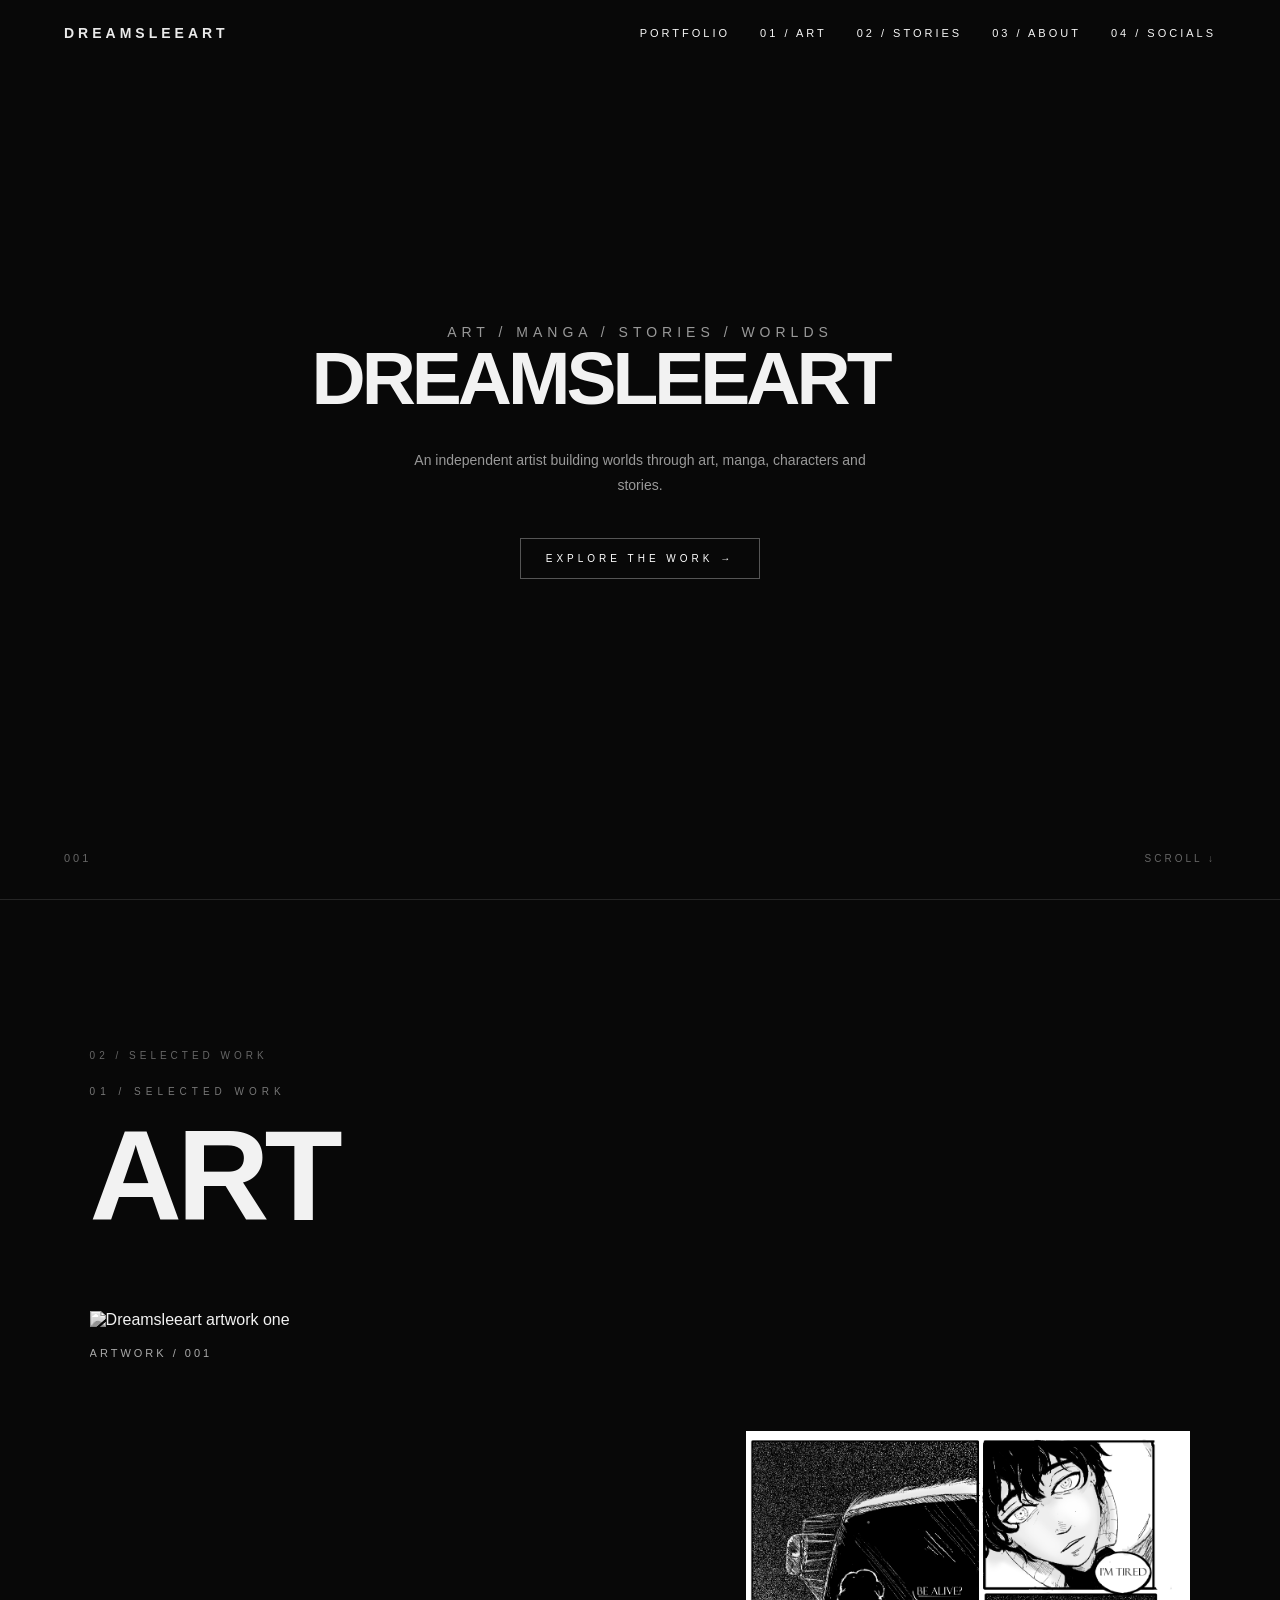
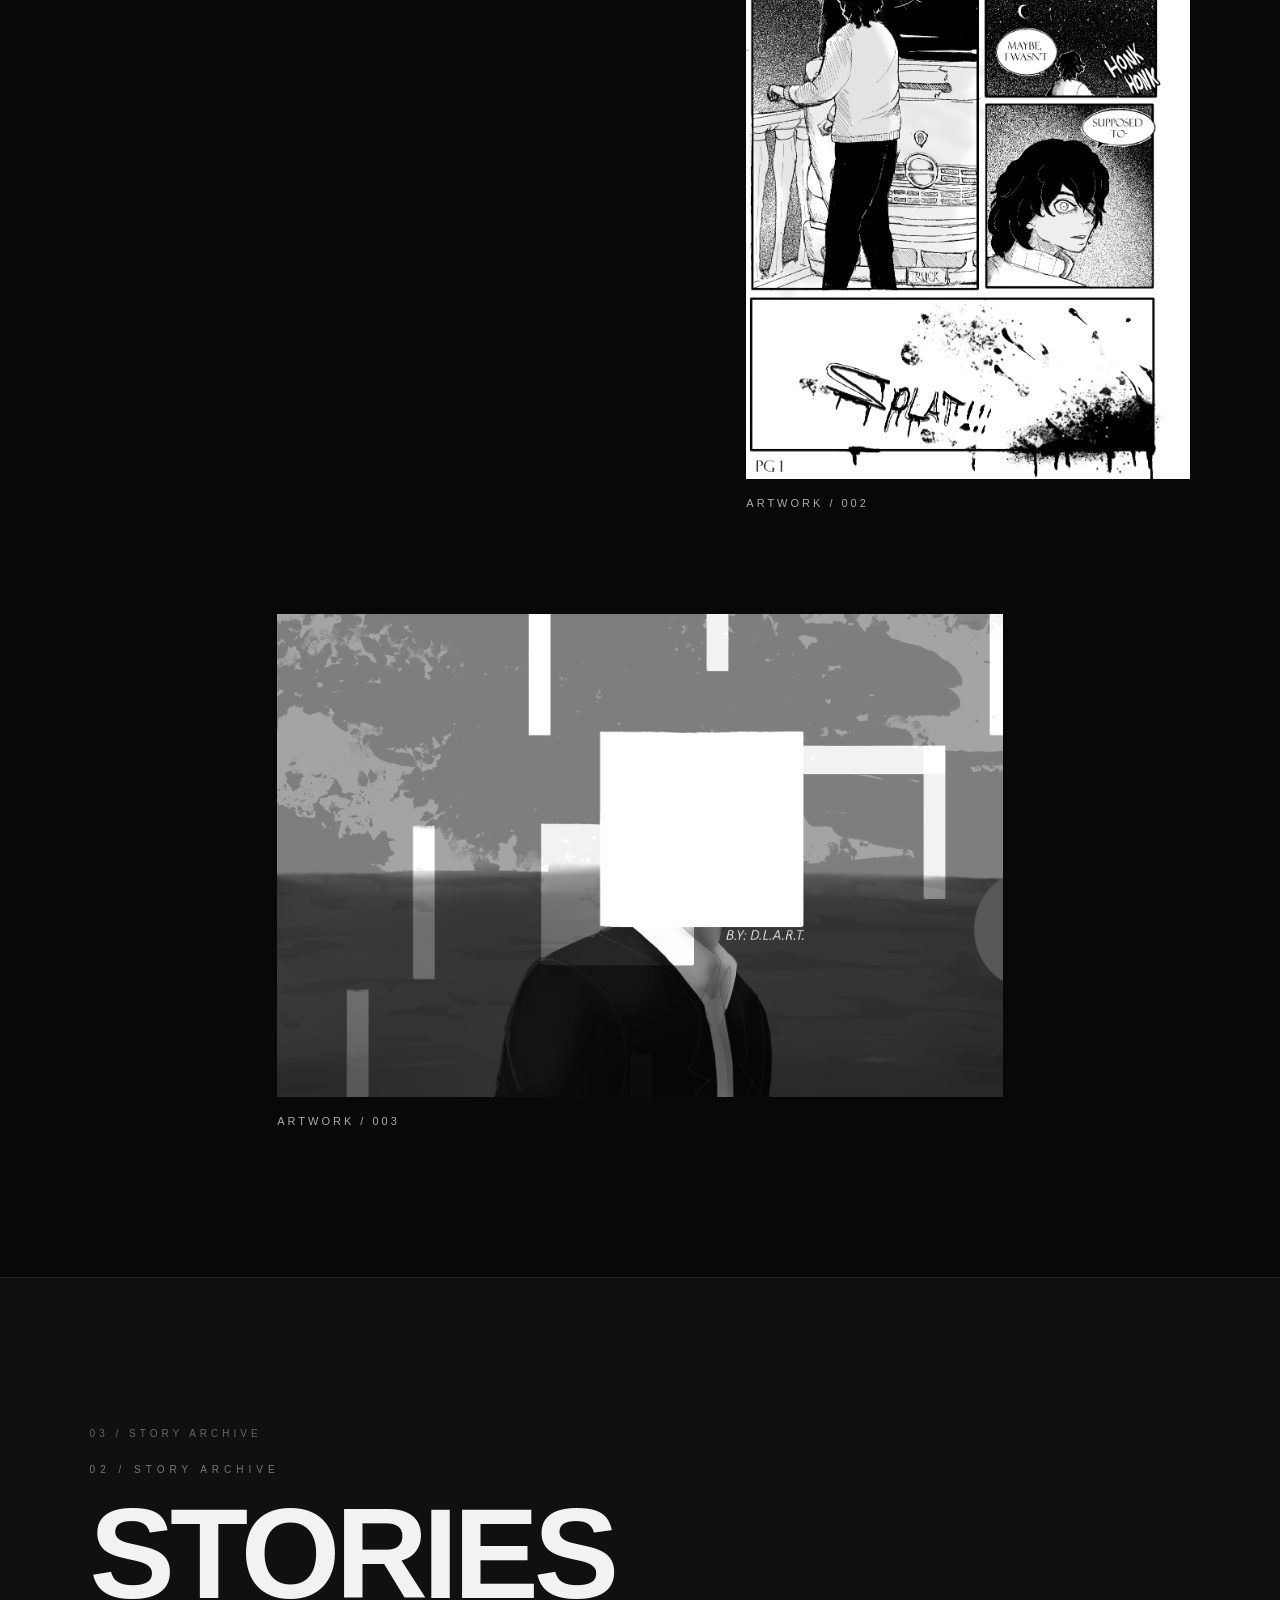
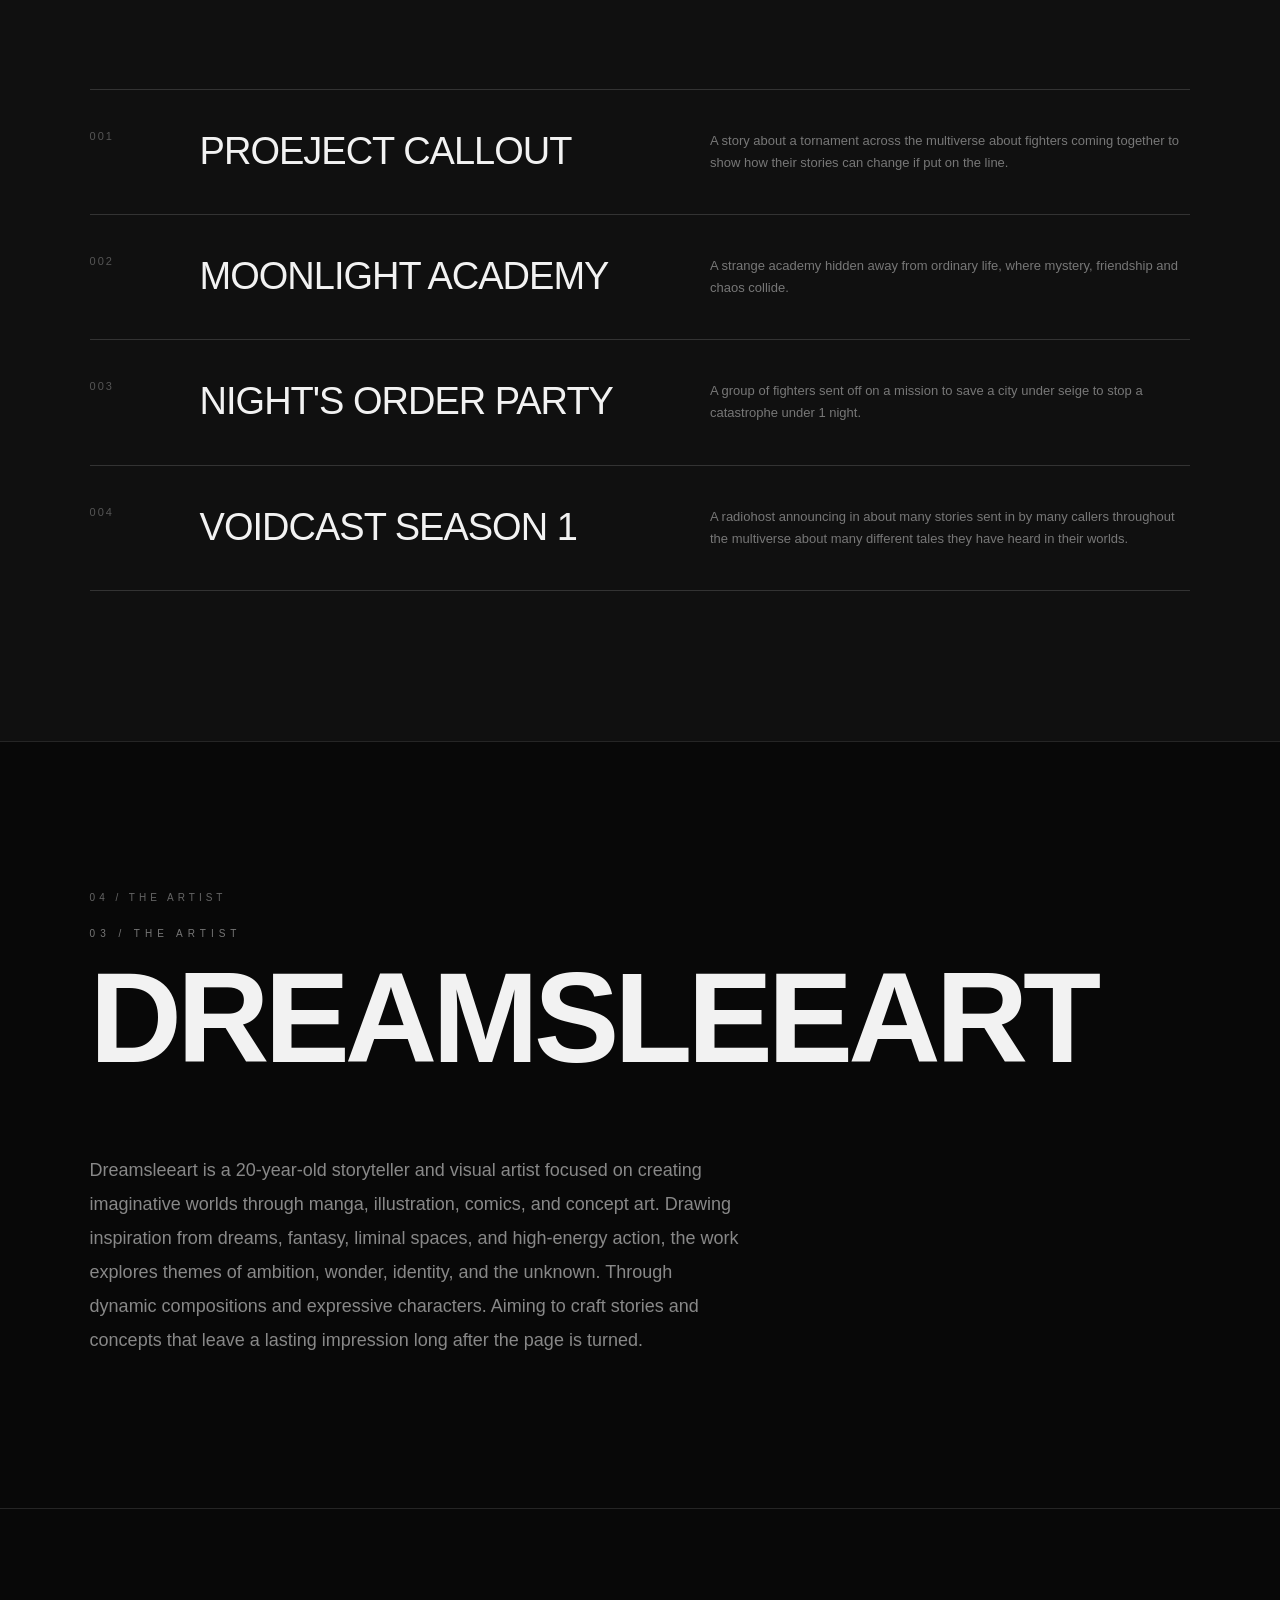
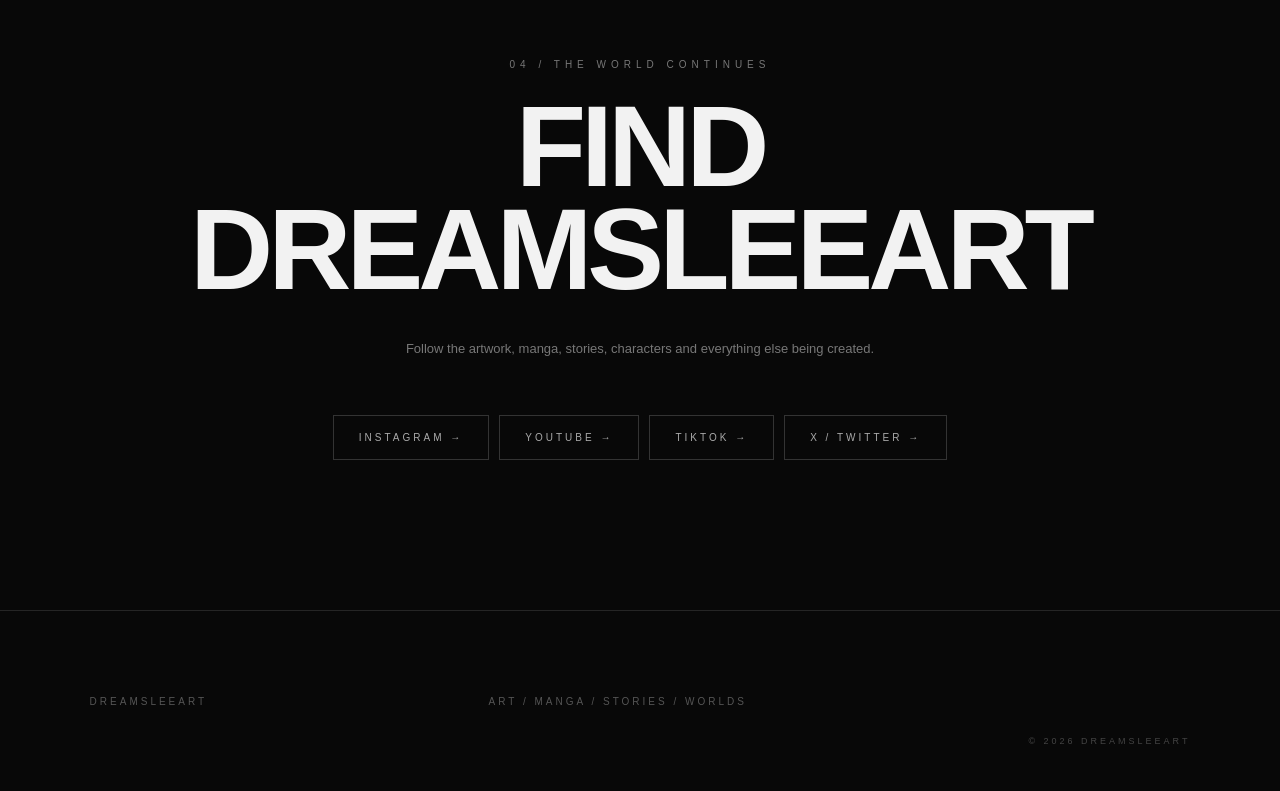
==== commit 5afabe6c: "Add portfolio link to navigation in index.html" ====
--- a/index.html
+++ b/index.html
@@ -28,7 +28,8 @@
         </div>
 
         <nav>
-
+            <a href="portfolio.html">PORTFOLIO</a>
+            
             <a href="#art">01 / ART</a>
 
             <a href="#stories">02 / STORIES</a>
--- a/style.css
+++ b/style.css
@@ -189,17 +189,17 @@
 }
 
 h1 {
-    font-size: clamp(65px, 14vw, 190px);
-
-    line-height: 0.8;
-
-    letter-spacing: -8px;
+    font-size: clamp(35px, 6vw, 75px);
+
+    line-height: 0.9;
+
+    letter-spacing: -4px;
 
     font-weight: 800;
 
     margin-bottom: 35px;
 
-    transform: translateX(-25px);
+    transform: translateX(-40px);
 }
 
 .hero p {
@@ -758,3 +758,200 @@
     }
 
 }
+/* =========================================
+   PORTFOLIO PAGE
+   ========================================= */
+
+.portfolio-hero {
+    min-height: 75vh;
+
+    display: flex;
+
+    flex-direction: column;
+
+    justify-content: center;
+
+    padding: 150px 7%;
+
+    border-bottom: 1px solid #252525;
+}
+
+.portfolio-hero h1 {
+    font-size: clamp(60px, 12vw, 160px);
+
+    line-height: 0.85;
+
+    margin-bottom: 35px;
+
+    transform: none;
+}
+
+.portfolio-hero > p:last-child {
+    max-width: 600px;
+
+    color: #888;
+
+    line-height: 1.8;
+
+    font-size: 15px;
+}
+
+
+/* PORTFOLIO SECTIONS */
+
+.portfolio-section {
+    padding: 130px 7%;
+
+    border-bottom: 1px solid #252525;
+}
+
+.portfolio-section h2 {
+    font-size: clamp(50px, 9vw, 120px);
+
+    line-height: 0.85;
+
+    letter-spacing: -5px;
+
+    margin-bottom: 80px;
+}
+
+.dark-section {
+    background: #101010;
+}
+
+
+/* PORTFOLIO GRID */
+
+.portfolio-grid {
+    display: grid;
+
+    grid-template-columns: repeat(2, 1fr);
+
+    gap: 80px 30px;
+}
+
+
+/* PORTFOLIO ITEM */
+
+.portfolio-item {
+    position: relative;
+}
+
+.portfolio-item img {
+    width: 100%;
+
+    display: block;
+
+    filter: grayscale(100%);
+
+    transition:
+        filter 0.7s ease,
+        transform 0.7s ease;
+}
+
+.portfolio-item:hover img {
+    filter: grayscale(0%);
+
+    transform: scale(1.02);
+}
+
+
+/* INFORMATION UNDER IMAGE */
+
+.portfolio-info {
+    display: grid;
+
+    grid-template-columns: 50px 1fr;
+
+    gap: 10px;
+
+    margin-top: 20px;
+}
+
+.portfolio-info span {
+    color: #555;
+
+    font-size: 10px;
+
+    letter-spacing: 2px;
+}
+
+.portfolio-info h3 {
+    font-size: 14px;
+
+    letter-spacing: 3px;
+
+    font-weight: 400;
+}
+
+.portfolio-info p {
+    grid-column: 2;
+
+    color: #666;
+
+    font-size: 11px;
+
+    letter-spacing: 1px;
+}
+
+
+/* PORTFOLIO END */
+
+.portfolio-end {
+    min-height: 70vh;
+
+    padding: 150px 7%;
+
+    display: flex;
+
+    flex-direction: column;
+
+    justify-content: center;
+
+    align-items: center;
+
+    text-align: center;
+}
+
+.portfolio-end h2 {
+    font-size: clamp(50px, 9vw, 120px);
+
+    letter-spacing: -5px;
+
+    margin-bottom: 45px;
+}
+
+
+/* MOBILE */
+
+@media (max-width: 700px) {
+
+    .portfolio-hero {
+        min-height: 70vh;
+
+        padding: 120px 25px;
+    }
+
+    .portfolio-hero h1 {
+        font-size: 65px;
+    }
+
+    .portfolio-section {
+        padding: 100px 25px;
+    }
+
+    .portfolio-section h2 {
+        font-size: 60px;
+    }
+
+    .portfolio-grid {
+        grid-template-columns: 1fr;
+
+        gap: 60px;
+    }
+
+    .portfolio-end {
+        padding: 100px 25px;
+    }
+
+}
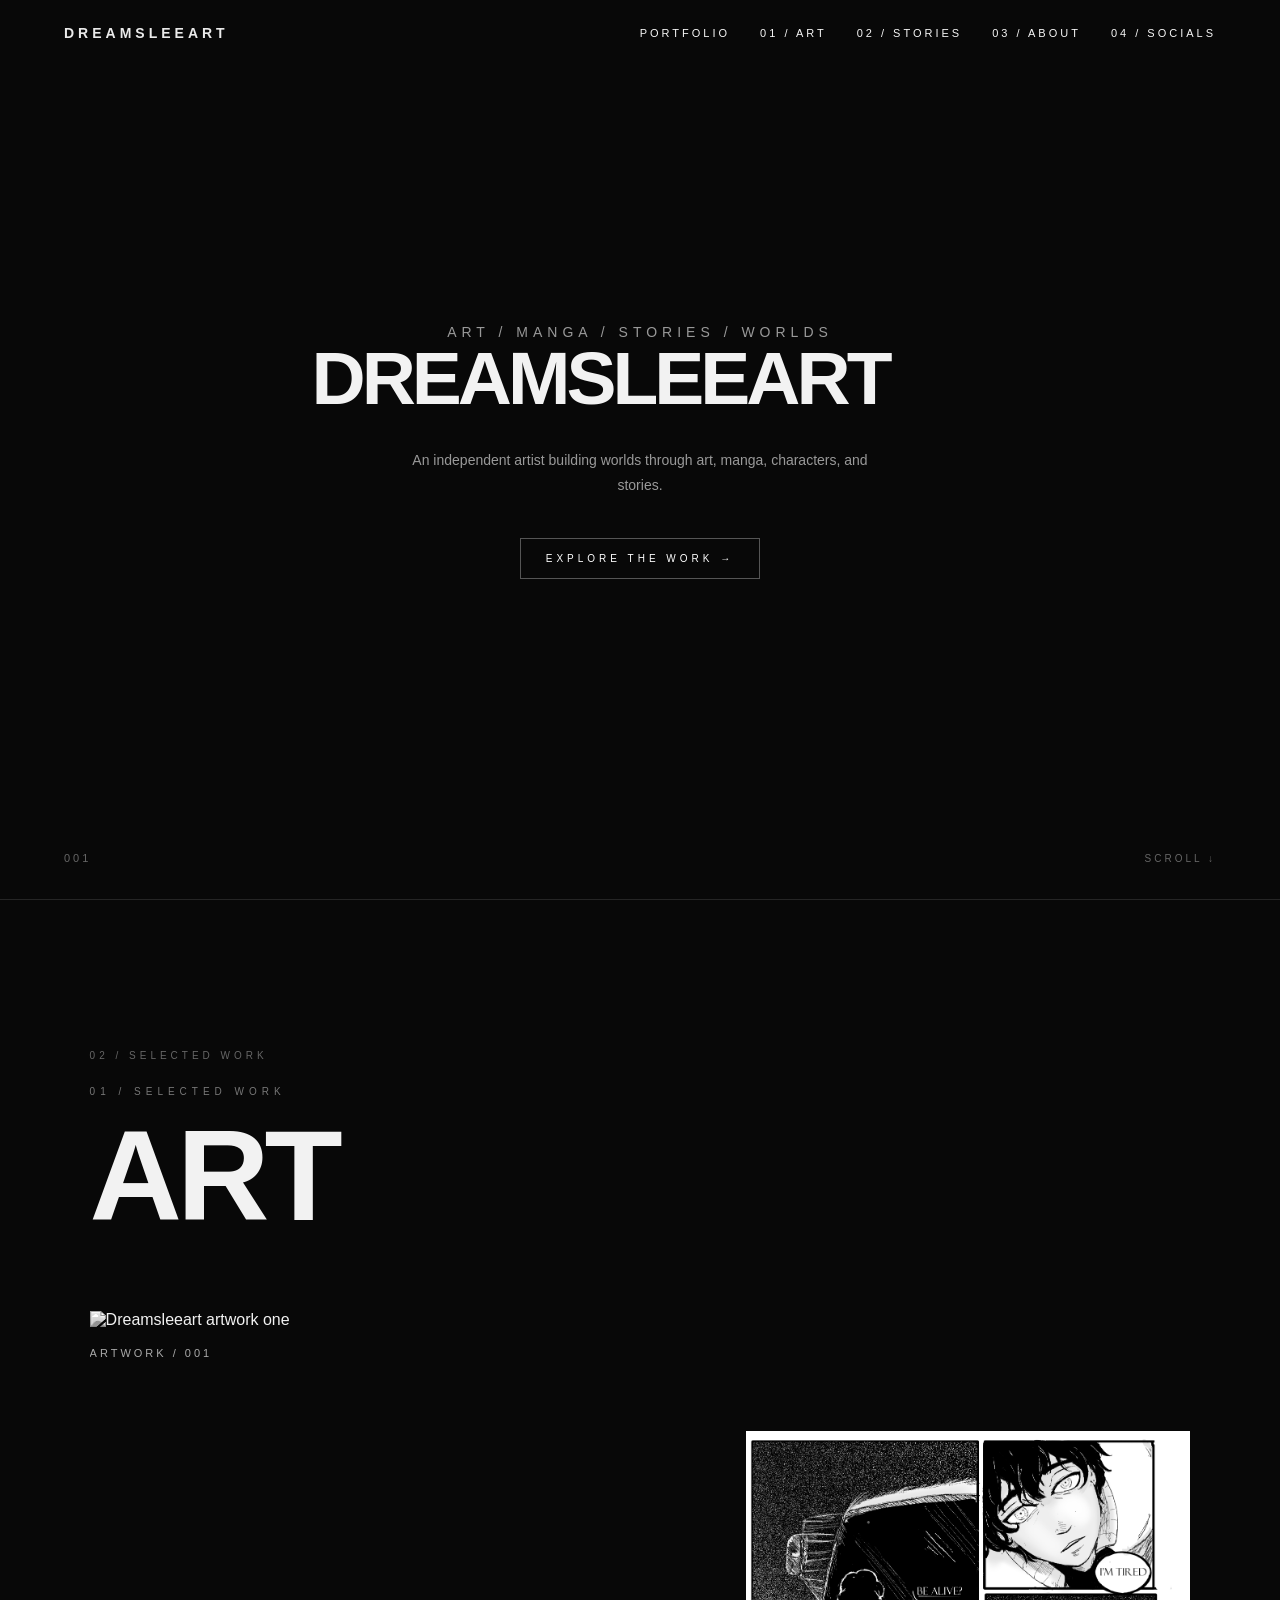
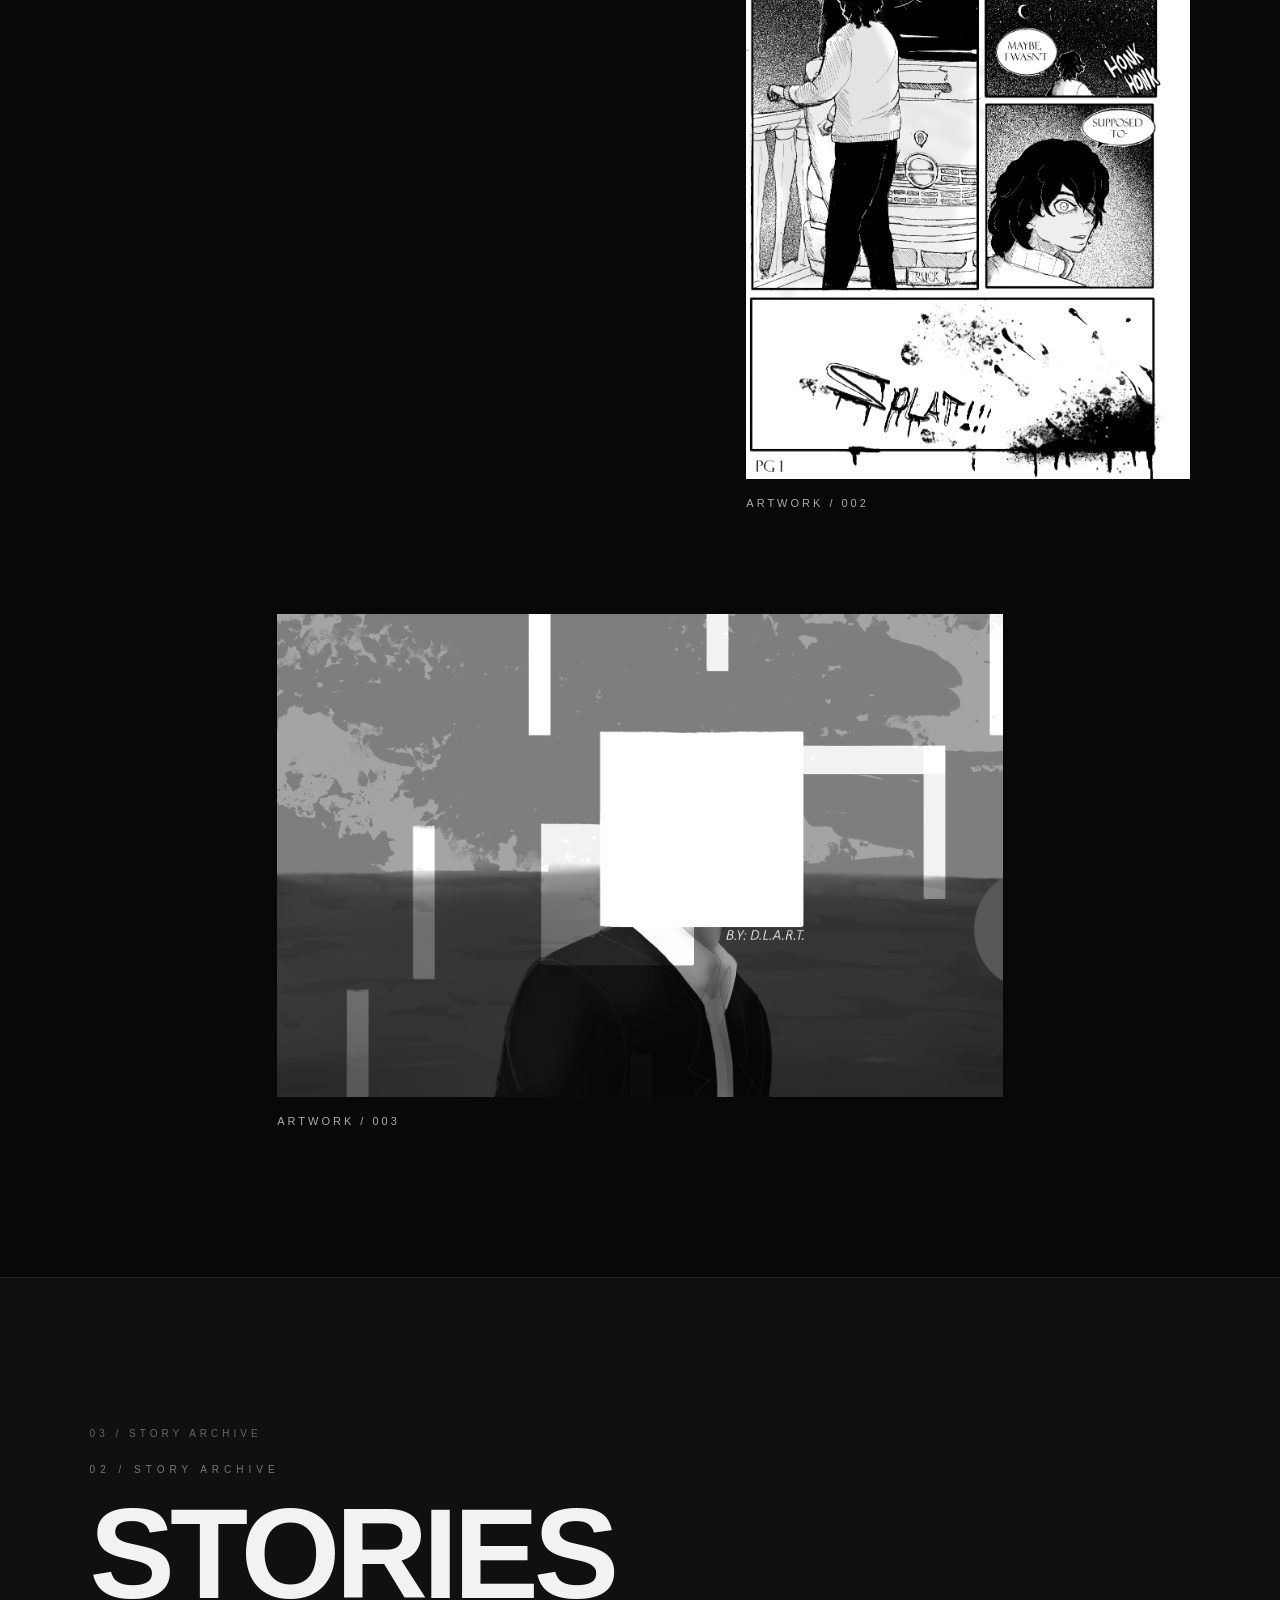
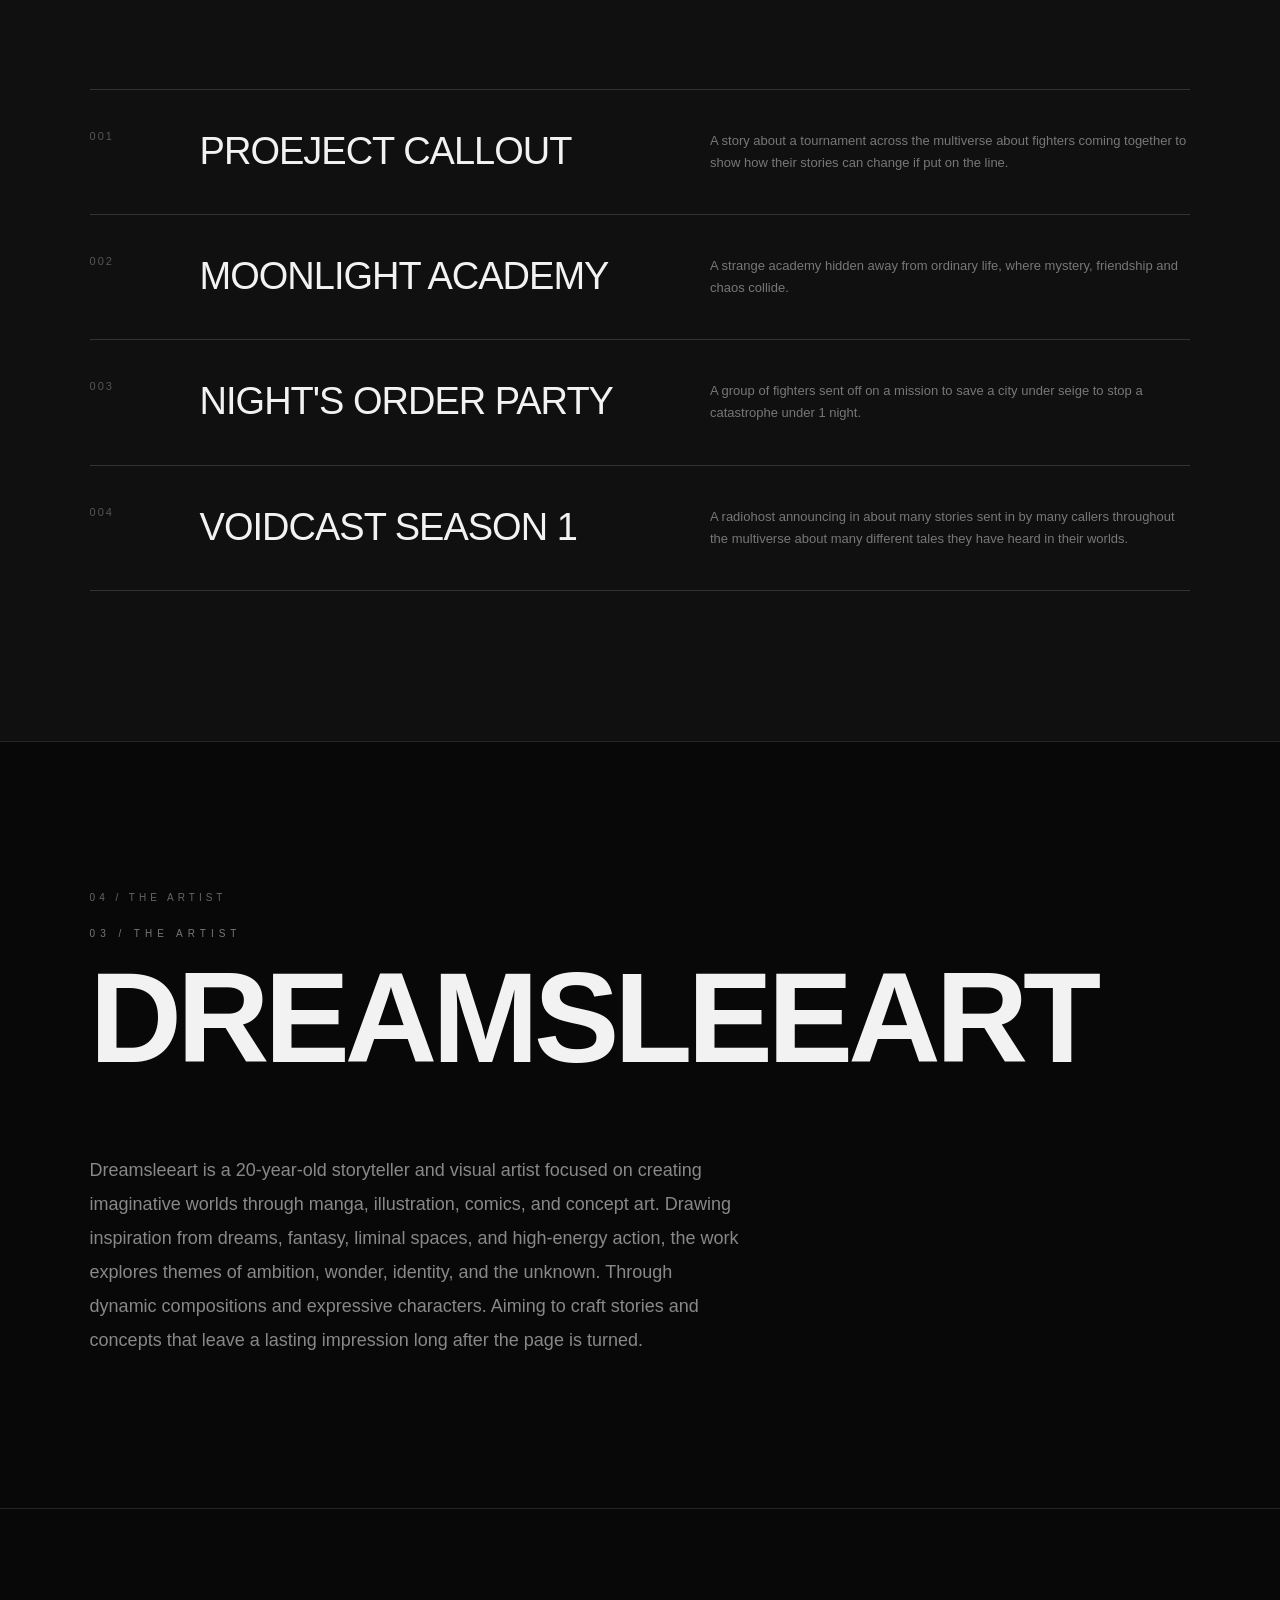
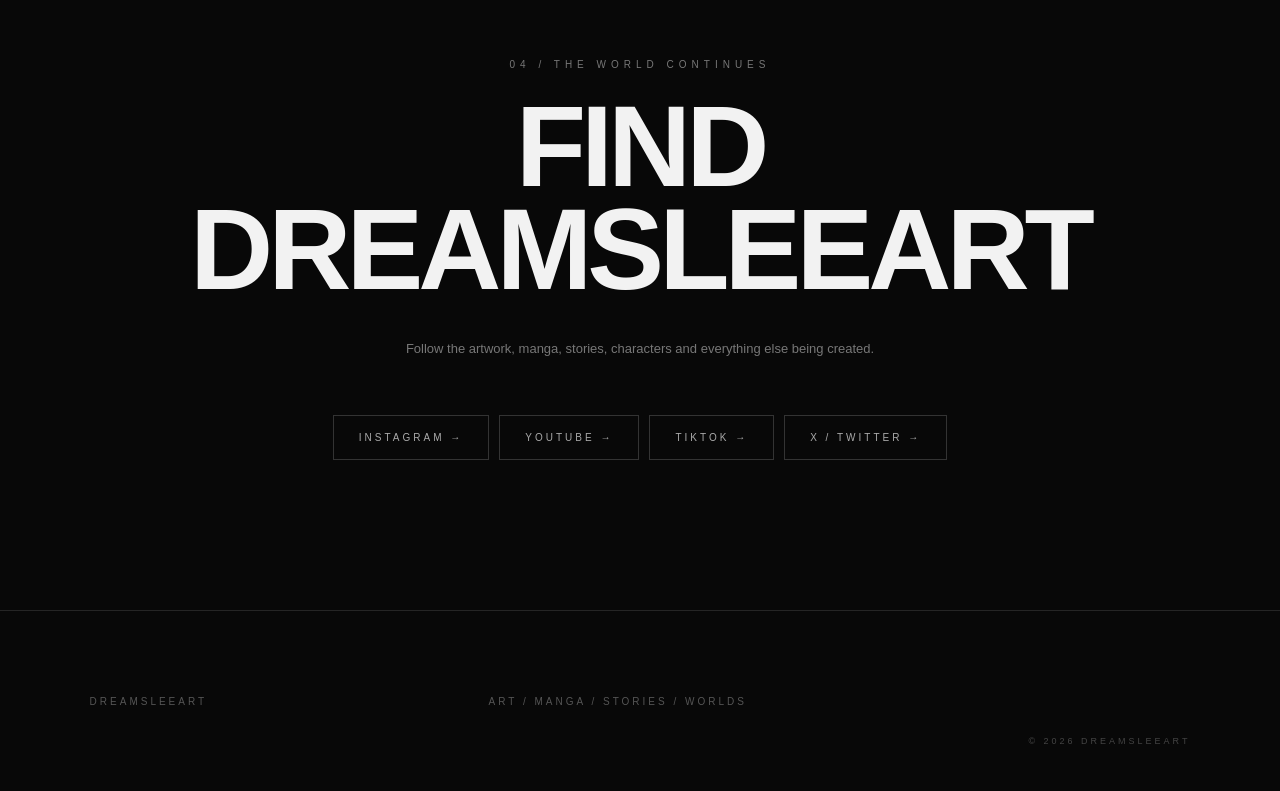
==== commit 0f0fa1da: "Fix typos in index.html" ====
--- a/index.html
+++ b/index.html
@@ -64,7 +64,7 @@
 
                 <p>
                     An independent artist building worlds
-                    through art, manga, characters and stories.
+                    through art, manga, characters, and stories.
                 </p>
 
                 <a href="#art" class="button">
@@ -182,7 +182,7 @@
                     </h3>
 
                     <p>
-                        A story about a tornament across the multiverse 
+                        A story about a tournament across the multiverse 
                         about fighters coming together to show how their stories
                         can change if put on the line.
                     </p>
